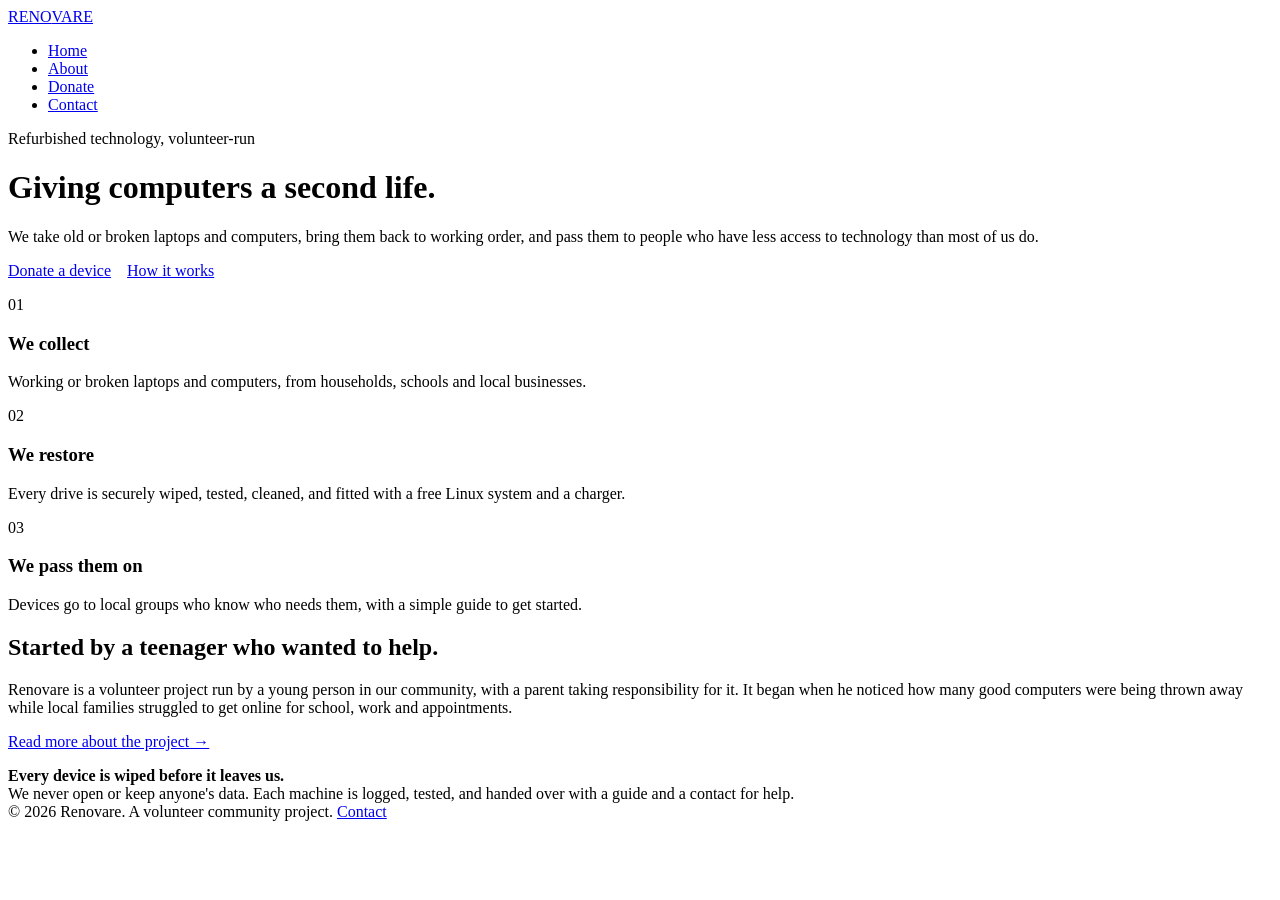
==== index.html @ dfe1efc2 "Add files via upload" ====
<!DOCTYPE html>
<html lang="en-GB">
<head>
  <meta charset="utf-8">
  <meta name="viewport" content="width=device-width, initial-scale=1">
  <title>Renovare | Giving computers a second life</title>
  <meta name="description" content="Renovare refurbishes donated laptops and computers and passes them to people who have less access to technology.">
  <link rel="stylesheet" href="css/style.css">
</head>
<body>
<header class="site">
  <div class="wrap">
    <a href="index.html" class="logo">RENO<span>VARE</span></a>
    <nav>
      <ul>
        <li><a href="index.html" aria-current="page">Home</a></li>
        <li><a href="about.html">About</a></li>
        <li><a href="donate.html">Donate</a></li>
        <li><a href="contact.html">Contact</a></li>
      </ul>
    </nav>
  </div>
</header>

<main>
  <div class="wrap hero">
    <p class="eyebrow">Refurbished technology, volunteer-run</p>
    <h1>Giving computers a second life.</h1>
    <p class="lead">We take old or broken laptops and computers, bring them back to working order, and pass them to people who have less access to technology than most of us do.</p>
    <div>
      <a href="donate.html" class="btn">Donate a device</a>
      <a href="about.html" class="btn ghost" style="margin-left:12px">How it works</a>
    </div>
  </div>

  <section>
    <div class="wrap">
      <div class="grid">
        <div class="card">
          <p class="step-num">01</p>
          <h3>We collect</h3>
          <p>Working or broken laptops and computers, from households, schools and local businesses.</p>
        </div>
        <div class="card">
          <p class="step-num">02</p>
          <h3>We restore</h3>
          <p>Every drive is securely wiped, tested, cleaned, and fitted with a free Linux system and a charger.</p>
        </div>
        <div class="card">
          <p class="step-num">03</p>
          <h3>We pass them on</h3>
          <p>Devices go to local groups who know who needs them, with a simple guide to get started.</p>
        </div>
      </div>
    </div>
  </section>

  <section>
    <div class="wrap split">
      <div>
        <h2>Started by a teenager who wanted to help.</h2>
        <p>Renovare is a volunteer project run by a young person in our community, with a parent taking responsibility for it. It began when he noticed how many good computers were being thrown away while local families struggled to get online for school, work and appointments.</p>
        <p style="margin-top:16px"><a href="about.html">Read more about the project →</a></p>
      </div>
      <div class="note">
        <strong>Every device is wiped before it leaves us.</strong><br>
        We never open or keep anyone's data. Each machine is logged, tested, and handed over with a guide and a contact for help.
      </div>
    </div>
  </section>
</main>

<footer class="site">
  <div class="wrap">
    <span>&copy; 2026 Renovare. A volunteer community project.</span>
    <span><a href="contact.html">Contact</a></span>
  </div>
</footer>
</body>
</html>
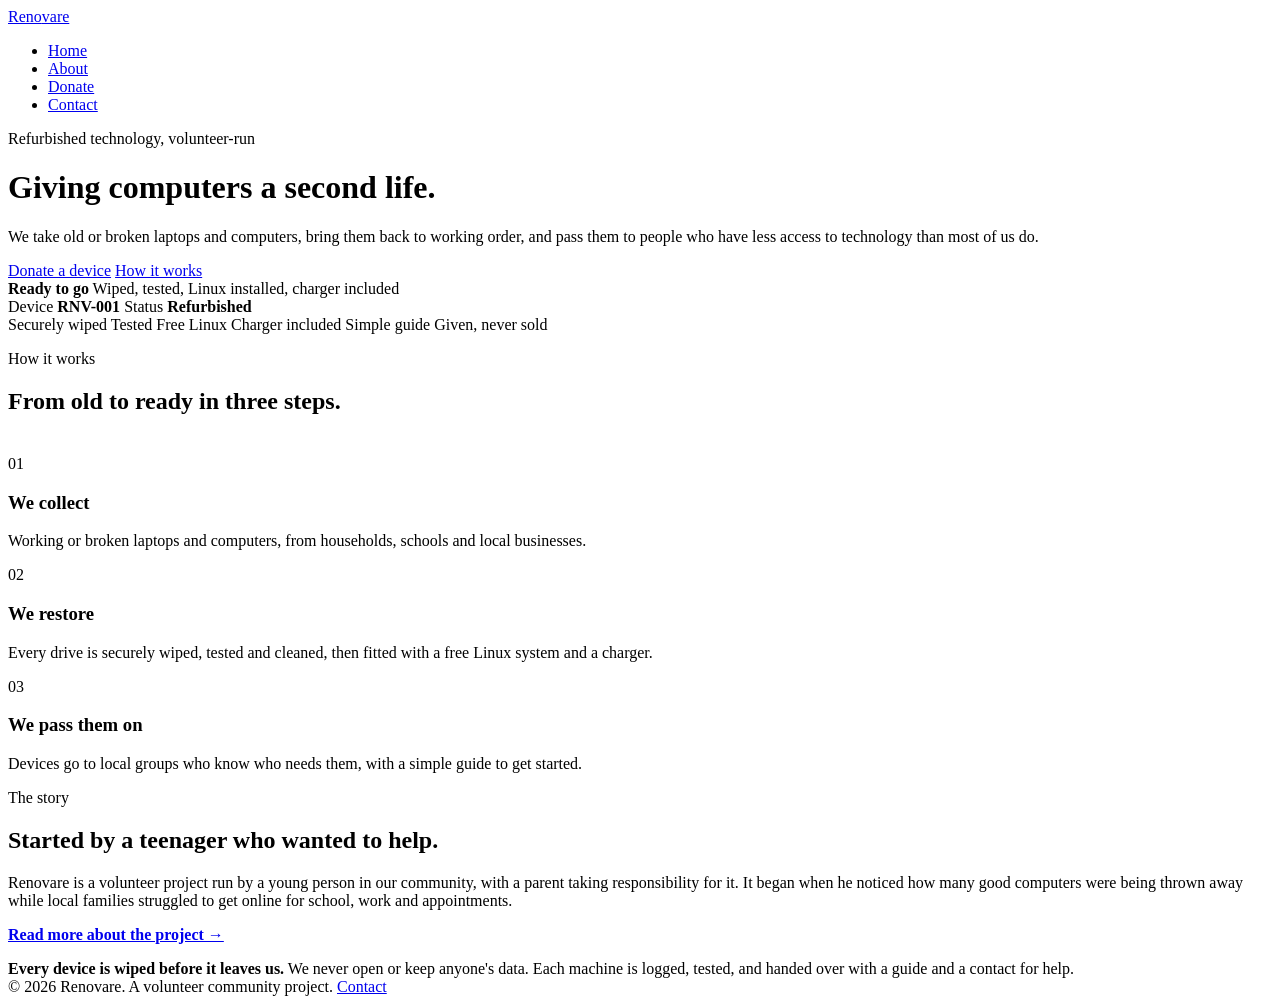
==== commit 25e3b63e: "Add files via upload" ====
--- a/index.html
+++ b/index.html
@@ -10,7 +10,7 @@
 <body>
 <header class="site">
   <div class="wrap">
-    <a href="index.html" class="logo">RENO<span>VARE</span></a>
+    <a href="index.html" class="logo">Reno<span>vare</span></a>
     <nav>
       <ul>
         <li><a href="index.html" aria-current="page">Home</a></li>
@@ -24,18 +24,45 @@
 
 <main>
   <div class="wrap hero">
-    <p class="eyebrow">Refurbished technology, volunteer-run</p>
-    <h1>Giving computers a second life.</h1>
-    <p class="lead">We take old or broken laptops and computers, bring them back to working order, and pass them to people who have less access to technology than most of us do.</p>
-    <div>
-      <a href="donate.html" class="btn">Donate a device</a>
-      <a href="about.html" class="btn ghost" style="margin-left:12px">How it works</a>
+    <div class="hero-grid">
+      <div>
+        <p class="eyebrow">Refurbished technology, volunteer-run</p>
+        <h1>Giving computers a second life.</h1>
+        <p class="lead">We take old or broken laptops and computers, bring them back to working order, and pass them to people who have less access to technology than most of us do.</p>
+        <div class="btn-row">
+          <a href="donate.html" class="btn">Donate a device</a>
+          <a href="about.html" class="btn ghost">How it works</a>
+        </div>
+      </div>
+
+      <div class="device" aria-hidden="true">
+        <div class="device-screen">
+          <strong>Ready to go</strong>
+          <span>Wiped, tested, Linux installed, charger included</span>
+        </div>
+        <div class="device-base"></div>
+        <div class="device-meta">
+          <span>Device <b>RNV-001</b></span>
+          <span>Status <b>Refurbished</b></span>
+        </div>
+      </div>
+    </div>
+
+    <div class="chips">
+      <span class="on">Securely wiped</span>
+      <span class="on">Tested</span>
+      <span>Free Linux</span>
+      <span>Charger included</span>
+      <span>Simple guide</span>
+      <span>Given, never sold</span>
     </div>
   </div>
 
   <section>
     <div class="wrap">
-      <div class="grid">
+      <p class="eyebrow">How it works</p>
+      <h2>From old to ready in three steps.</h2>
+      <div class="grid" style="margin-top:40px">
         <div class="card">
           <p class="step-num">01</p>
           <h3>We collect</h3>
@@ -44,7 +71,7 @@
         <div class="card">
           <p class="step-num">02</p>
           <h3>We restore</h3>
-          <p>Every drive is securely wiped, tested, cleaned, and fitted with a free Linux system and a charger.</p>
+          <p>Every drive is securely wiped, tested and cleaned, then fitted with a free Linux system and a charger.</p>
         </div>
         <div class="card">
           <p class="step-num">03</p>
@@ -58,12 +85,13 @@
   <section>
     <div class="wrap split">
       <div>
+        <p class="eyebrow">The story</p>
         <h2>Started by a teenager who wanted to help.</h2>
         <p>Renovare is a volunteer project run by a young person in our community, with a parent taking responsibility for it. It began when he noticed how many good computers were being thrown away while local families struggled to get online for school, work and appointments.</p>
-        <p style="margin-top:16px"><a href="about.html">Read more about the project →</a></p>
+        <p><a href="about.html"><strong>Read more about the project →</strong></a></p>
       </div>
       <div class="note">
-        <strong>Every device is wiped before it leaves us.</strong><br>
+        <strong>Every device is wiped before it leaves us.</strong>
         We never open or keep anyone's data. Each machine is logged, tested, and handed over with a guide and a contact for help.
       </div>
     </div>
@@ -73,7 +101,7 @@
 <footer class="site">
   <div class="wrap">
     <span>&copy; 2026 Renovare. A volunteer community project.</span>
-    <span><a href="contact.html">Contact</a></span>
+    <a href="contact.html">Contact</a>
   </div>
 </footer>
 </body>
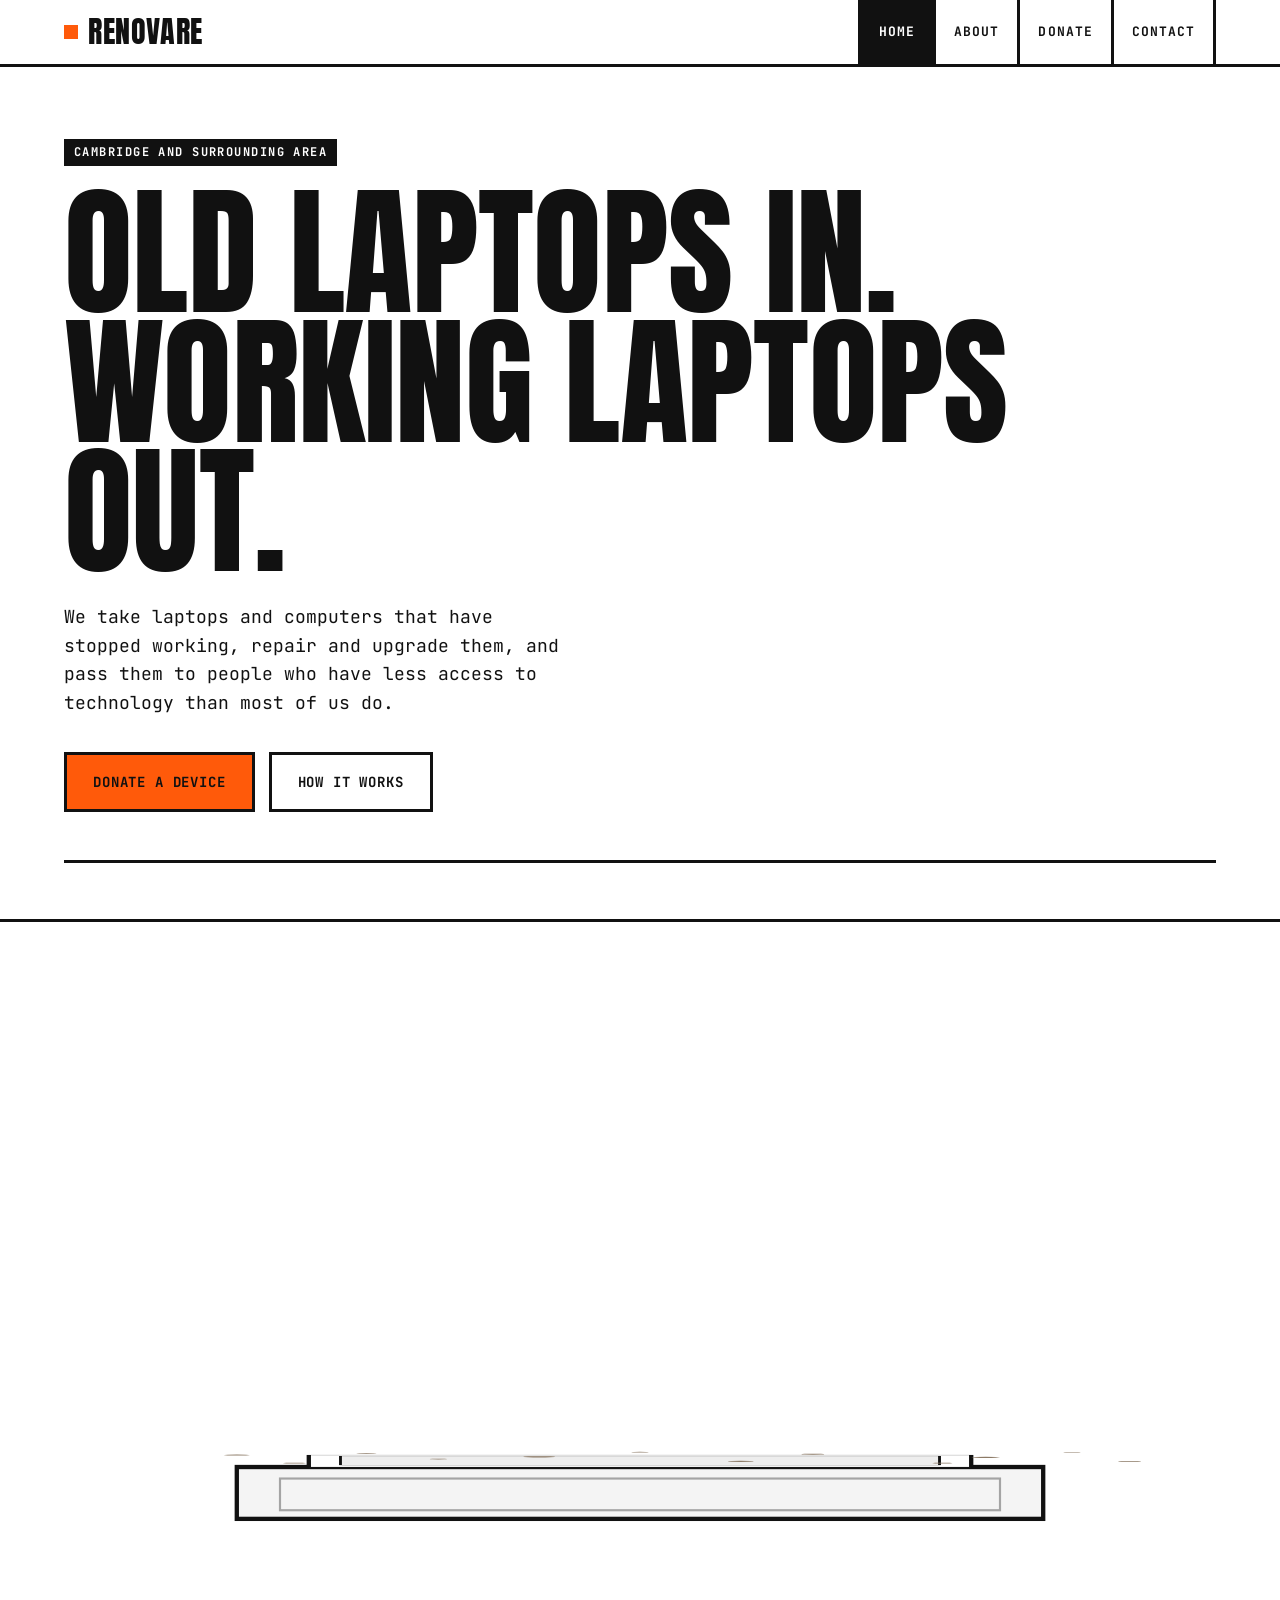
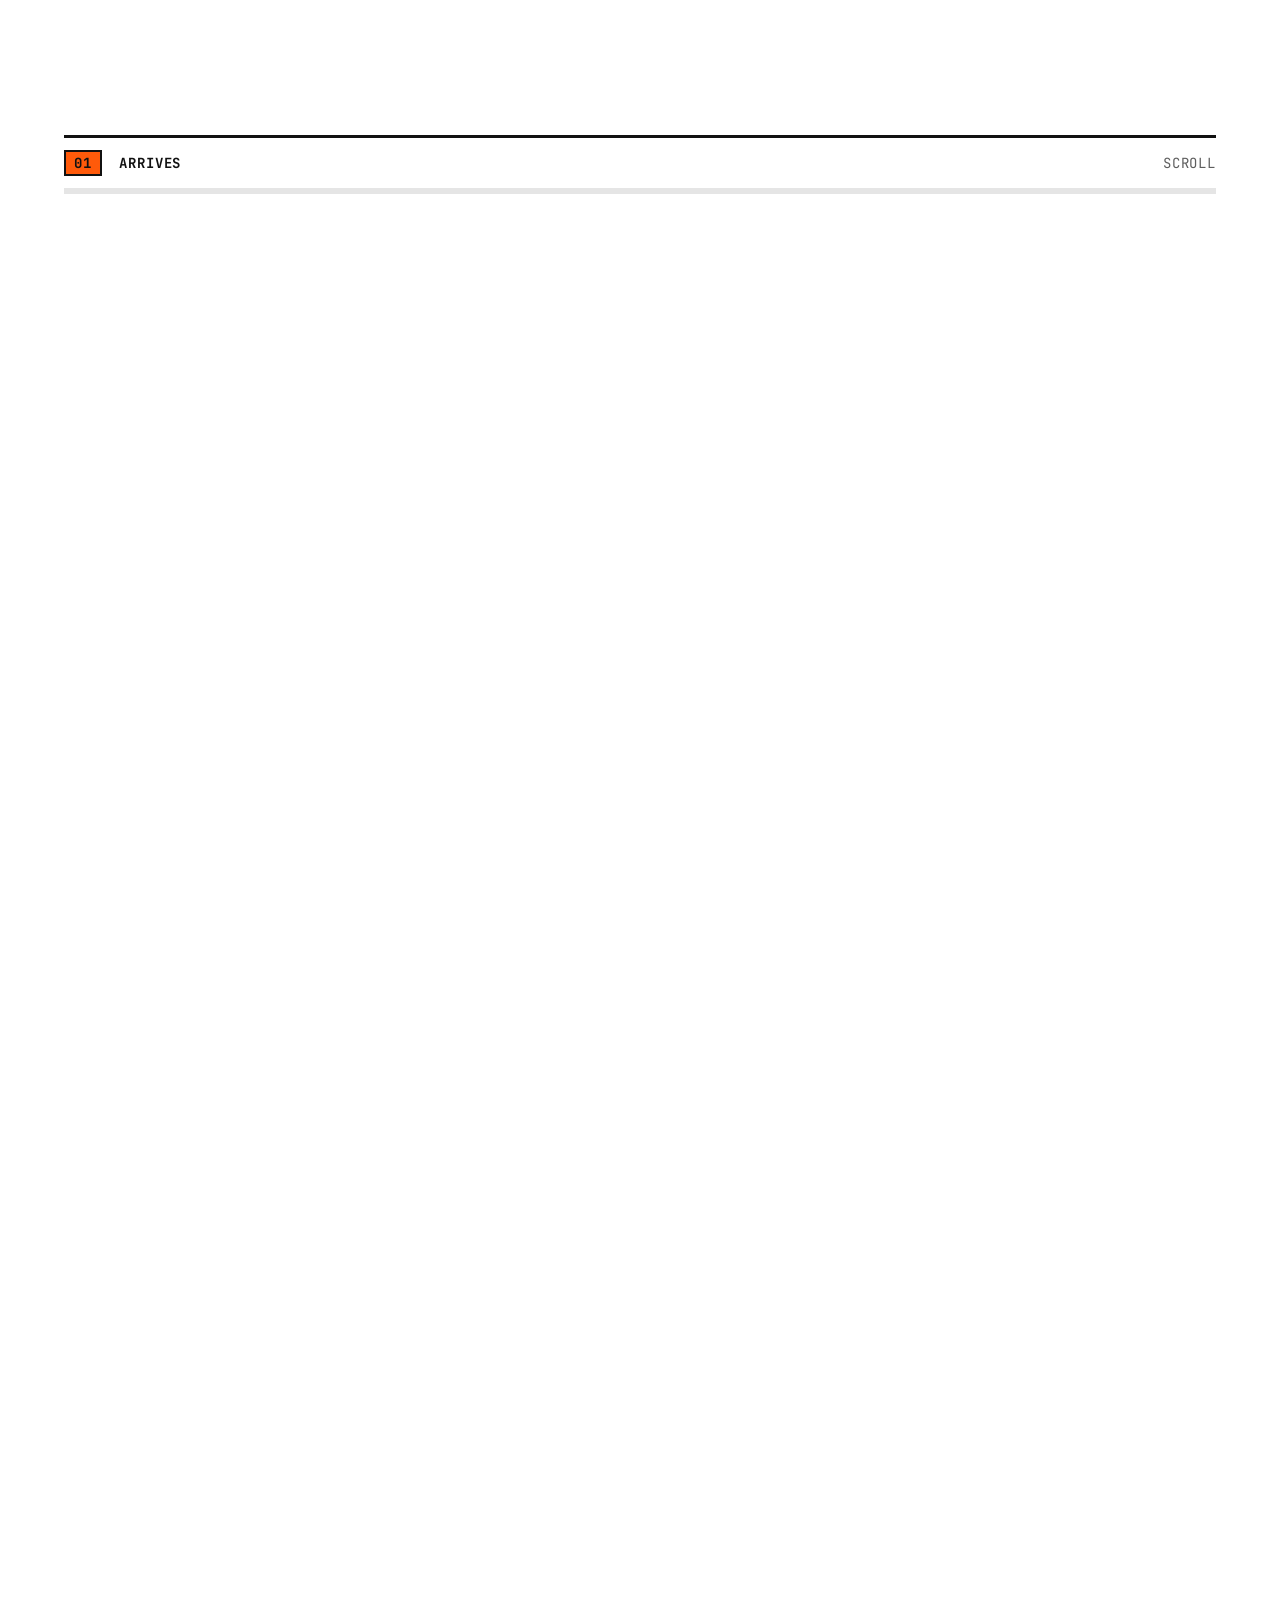
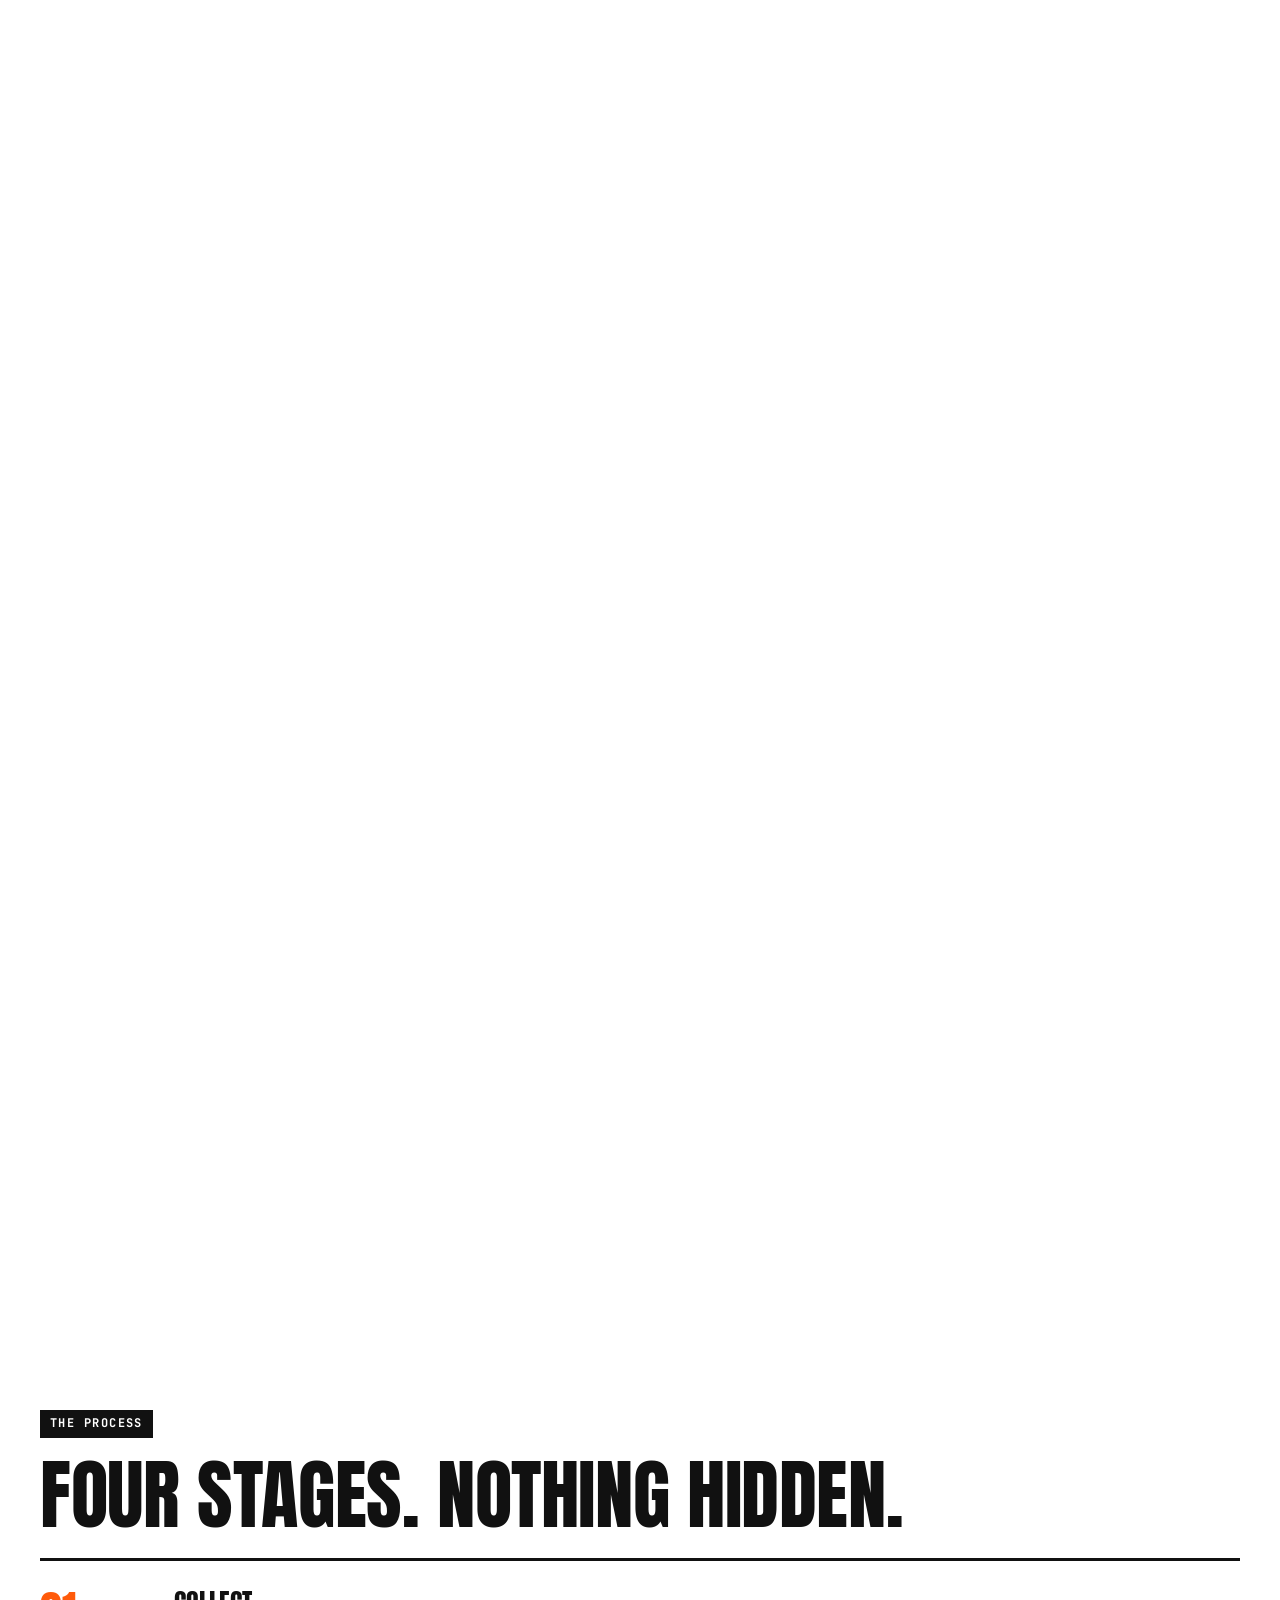
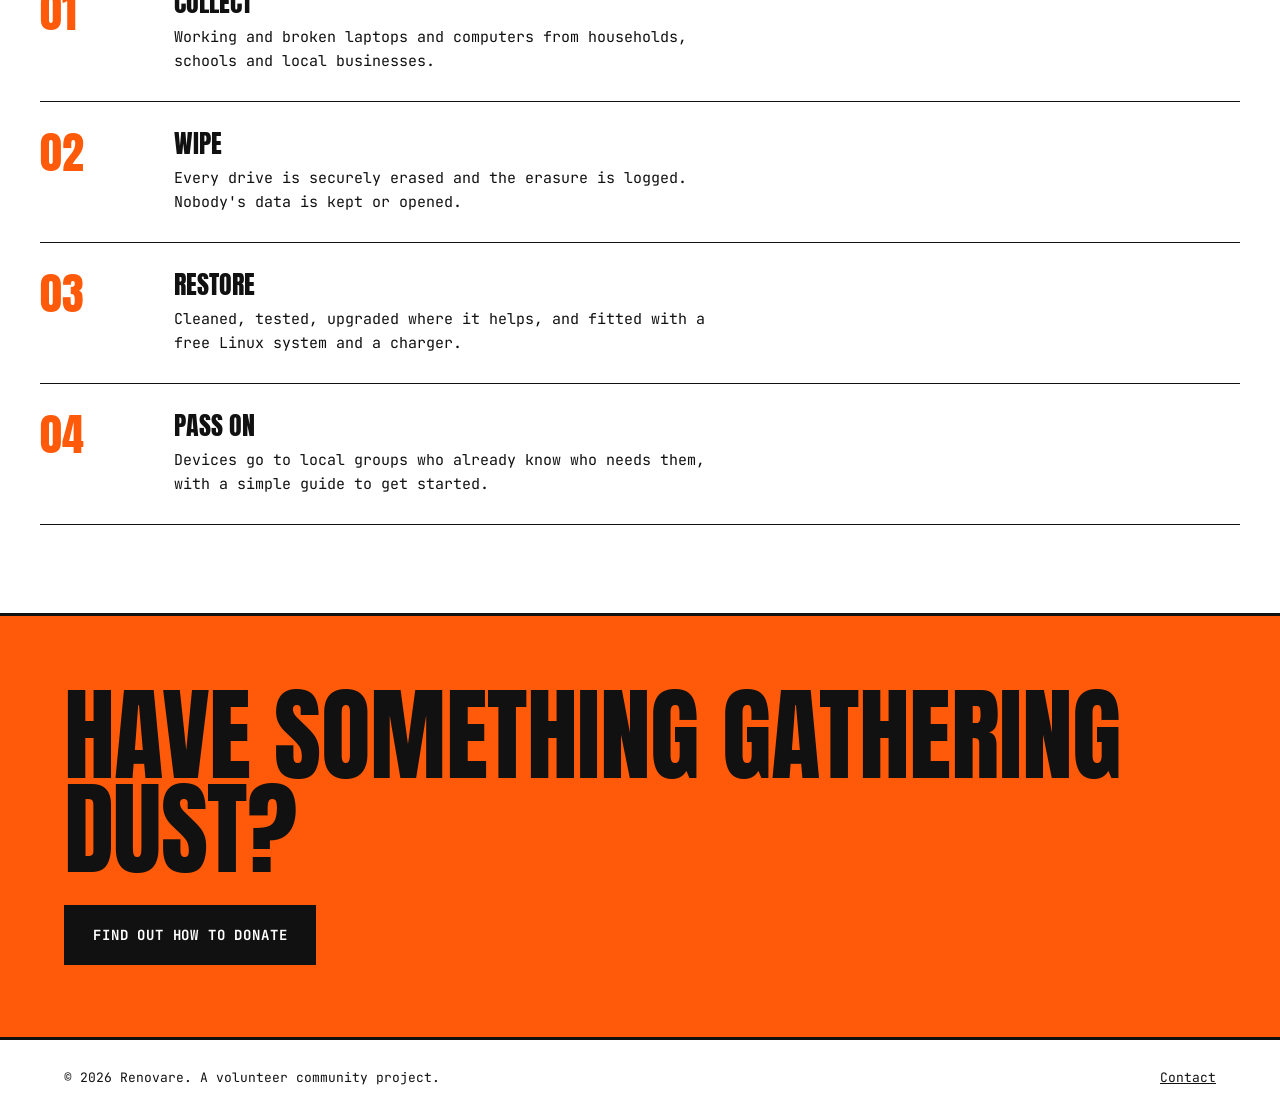
==== commit 8533fe89: "Add files via upload" ====
--- a/index.html
+++ b/index.html
@@ -3,14 +3,17 @@
 <head>
   <meta charset="utf-8">
   <meta name="viewport" content="width=device-width, initial-scale=1">
-  <title>Renovare | Giving computers a second life</title>
-  <meta name="description" content="Renovare refurbishes donated laptops and computers and passes them to people who have less access to technology.">
+  <title>Renovare | Old laptops in, working laptops out</title>
+  <meta name="description" content="Renovare refurbishes donated laptops and computers in Cambridge and passes them to people who have less access to technology.">
+  <link rel="preconnect" href="https://fonts.googleapis.com">
+  <link rel="preconnect" href="https://fonts.gstatic.com" crossorigin>
+  <link href="https://fonts.googleapis.com/css2?family=Anton&family=JetBrains+Mono:wght@400;700&display=swap" rel="stylesheet">
   <link rel="stylesheet" href="css/style.css">
 </head>
 <body>
 <header class="site">
   <div class="wrap">
-    <a href="index.html" class="logo">Reno<span>vare</span></a>
+    <a href="index.html" class="logo"><i></i>Renovare</a>
     <nav>
       <ul>
         <li><a href="index.html" aria-current="page">Home</a></li>
@@ -23,76 +26,49 @@
 </header>
 
 <main>
-  <div class="wrap hero">
-    <div class="hero-grid">
-      <div>
-        <p class="eyebrow">Refurbished technology, volunteer-run</p>
-        <h1>Giving computers a second life.</h1>
-        <p class="lead">We take old or broken laptops and computers, bring them back to working order, and pass them to people who have less access to technology than most of us do.</p>
-        <div class="btn-row">
-          <a href="donate.html" class="btn">Donate a device</a>
-          <a href="about.html" class="btn ghost">How it works</a>
-        </div>
+  <div class="hero">
+    <div class="wrap">
+      <span class="kicker">Cambridge and surrounding area</span>
+      <h1 class="display">Old laptops in.<br>Working laptops out.</h1>
+      <p class="lead">We take laptops and computers that have stopped working, repair and upgrade them, and pass them to people who have less access to technology than most of us do.</p>
+      <div class="btn-row">
+        <a href="donate.html" class="btn">Donate a device</a>
+        <a href="about.html" class="btn line">How it works</a>
       </div>
-
-      <div class="device" aria-hidden="true">
-        <div class="device-screen">
-          <strong>Ready to go</strong>
-          <span>Wiped, tested, Linux installed, charger included</span>
-        </div>
-        <div class="device-base"></div>
-        <div class="device-meta">
-          <span>Device <b>RNV-001</b></span>
-          <span>Status <b>Refurbished</b></span>
-        </div>
-      </div>
-    </div>
-
-    <div class="chips">
-      <span class="on">Securely wiped</span>
-      <span class="on">Tested</span>
-      <span>Free Linux</span>
-      <span>Charger included</span>
-      <span>Simple guide</span>
-      <span>Given, never sold</span>
+      <div class="rule"></div>
     </div>
   </div>
 
-  <section>
-    <div class="wrap">
-      <p class="eyebrow">How it works</p>
-      <h2>From old to ready in three steps.</h2>
-      <div class="grid" style="margin-top:40px">
-        <div class="card">
-          <p class="step-num">01</p>
-          <h3>We collect</h3>
-          <p>Working or broken laptops and computers, from households, schools and local businesses.</p>
-        </div>
-        <div class="card">
-          <p class="step-num">02</p>
-          <h3>We restore</h3>
-          <p>Every drive is securely wiped, tested and cleaned, then fitted with a free Linux system and a charger.</p>
-        </div>
-        <div class="card">
-          <p class="step-num">03</p>
-          <h3>We pass them on</h3>
-          <p>Devices go to local groups who know who needs them, with a simple guide to get started.</p>
+  <section class="film" id="film" aria-label="Refurbishment sequence">
+    <div class="stage">
+      <div class="wrap" style="height:100%;display:flex;flex-direction:column">
+        <svg class="stage-svg" id="laptop" viewBox="0 0 800 460" role="img" aria-label="Animation of a laptop being cleaned, upgraded and reassembled"></svg>
+        <div>
+          <div class="caption"><span><span class="num" id="cnum">01</span>&nbsp; <span id="ctext">Arrives</span></span><span class="muted" style="font-weight:400">Scroll</span></div>
+          <div class="progress"><i id="bar"></i></div>
         </div>
       </div>
     </div>
   </section>
 
-  <section>
-    <div class="wrap split">
-      <div>
-        <p class="eyebrow">The story</p>
-        <h2>Started by a teenager who wanted to help.</h2>
-        <p>Renovare is a volunteer project run by a young person in our community, with a parent taking responsibility for it. It began when he noticed how many good computers were being thrown away while local families struggled to get online for school, work and appointments.</p>
-        <p><a href="about.html"><strong>Read more about the project →</strong></a></p>
+  <section class="block">
+    <div class="wrap pad">
+      <span class="kicker">The process</span>
+      <h2 class="display">Four stages. Nothing hidden.</h2>
+      <div class="rows">
+        <div class="row"><div class="n">01</div><div><h3>Collect</h3><p>Working and broken laptops and computers from households, schools and local businesses.</p></div></div>
+        <div class="row"><div class="n">02</div><div><h3>Wipe</h3><p>Every drive is securely erased and the erasure is logged. Nobody's data is kept or opened.</p></div></div>
+        <div class="row"><div class="n">03</div><div><h3>Restore</h3><p>Cleaned, tested, upgraded where it helps, and fitted with a free Linux system and a charger.</p></div></div>
+        <div class="row"><div class="n">04</div><div><h3>Pass on</h3><p>Devices go to local groups who already know who needs them, with a simple guide to get started.</p></div></div>
       </div>
-      <div class="note">
-        <strong>Every device is wiped before it leaves us.</strong>
-        We never open or keep anyone's data. Each machine is logged, tested, and handed over with a guide and a contact for help.
+    </div>
+  </section>
+
+  <section class="band">
+    <div class="wrap">
+      <h2 class="display">Have something gathering dust?</h2>
+      <div class="btn-row" style="margin-top:28px">
+        <a href="donate.html" class="btn" style="background:var(--ink);color:var(--paper)">Find out how to donate</a>
       </div>
     </div>
   </section>
@@ -104,5 +80,98 @@
     <a href="contact.html">Contact</a>
   </div>
 </footer>
+
+<script>
+(function () {
+  const CAPTIONS = [
+    "Arrives", "Dust and dents", "Untested", "Stored too long", "Lid opens",
+    "Panel off", "Board exposed", "Wiping", "Wiping", "Clean",
+    "Clean", "Old drive out", "Bay empty", "Bay empty", "SSD in",
+    "Memory fitted", "Lid closes", "Reassembled", "Powers on", "Ready"
+  ];
+  const DIRT = [[120,110,9],[210,80,7],[330,140,11],[520,95,8],[640,150,10],[700,70,6],[160,250,8],[470,220,9],[610,250,7],[260,180,6],[740,220,8],[400,60,6]];
+  const svg = document.getElementById("laptop");
+  const film = document.getElementById("film");
+  const bar = document.getElementById("bar");
+  const cnum = document.getElementById("cnum");
+  const ctext = document.getElementById("ctext");
+  const reduce = window.matchMedia("(prefers-reduced-motion: reduce)").matches;
+
+  function state(i) {
+    const s = { open: 0, dirty: 1, drive: "old", ram: "old", on: false, stamp: false };
+    if (i === 3) s.dirty = 0.6;
+    if (i >= 4 && i <= 7) s.open = (i - 3) / 4;
+    if (i >= 4) s.dirty = Math.min(s.dirty, 0.6);
+    if (i >= 8) s.open = 1;
+    if (i >= 8 && i <= 10) s.dirty = (11 - i) * 0.2;
+    if (i >= 11) s.dirty = 0;
+    if (i >= 12 && i <= 13) s.drive = "none";
+    if (i >= 14) s.drive = "new";
+    if (i >= 15) s.ram = "new";
+    if (i === 16) s.open = 0.5;
+    if (i >= 17) s.open = 0;
+    if (i >= 18) s.on = true;
+    if (i === 19) s.stamp = true;
+    return s;
+  }
+
+  function draw(s) {
+    const o = Math.max(0.04, s.open);
+    const screen = s.on ? "#FFD2B8" : "#EDEDED";
+    const dirt = DIRT.map(([x, y, r]) =>
+      `<circle cx="${x}" cy="${y}" r="${r}" fill="#8C7A66" opacity="${s.dirty}"/>`).join("");
+
+    let drive = "";
+    if (s.drive === "old") drive = `<rect x="262" y="332" width="70" height="12" fill="#9A9A9A" stroke="#111" stroke-width="2"/>`;
+    if (s.drive === "none") drive = `<rect x="262" y="332" width="70" height="12" fill="none" stroke="#111" stroke-dasharray="4 4" stroke-width="2"/>`;
+    if (s.drive === "new") drive = `<rect x="262" y="332" width="70" height="12" fill="#FF5A0A" stroke="#111" stroke-width="2"/><text x="297" y="342" font-size="8" font-family="JetBrains Mono" font-weight="700" text-anchor="middle" fill="#111">SSD</text>`;
+
+    let ram = "";
+    if (s.ram === "old") ram = `<rect x="380" y="332" width="46" height="12" fill="#7A7A7A" stroke="#111" stroke-width="2"/>`;
+    if (s.ram === "new") ram = `<rect x="380" y="332" width="46" height="12" fill="#FF5A0A" stroke="#111" stroke-width="2"/><rect x="432" y="332" width="46" height="12" fill="#FF5A0A" stroke="#111" stroke-width="2"/>`;
+
+    return `
+      <rect x="120" y="318" width="560" height="36" fill="#F4F4F4" stroke="#111" stroke-width="3"/>
+      <rect x="150" y="326" width="500" height="22" fill="none" stroke="#111" stroke-width="1.5" opacity="0.35"/>
+      <g opacity="${Math.min(1, s.open * 1.4)}">${drive}${ram}</g>
+      <g transform="translate(0 318) scale(1 ${o}) translate(0 -318)">
+        <rect x="170" y="110" width="460" height="208" fill="#FFFFFF" stroke="#111" stroke-width="3"/>
+        <rect x="192" y="132" width="416" height="164" fill="${screen}" stroke="#111" stroke-width="2"/>
+        ${s.on ? `<text x="400" y="218" font-family="Anton" font-size="46" text-anchor="middle" fill="#111">RENOVARE</text>
+                  <rect x="330" y="236" width="140" height="8" fill="#FF5A0A"/>` : ""}
+        ${dirt}
+      </g>
+      ${s.stamp ? `<g transform="rotate(-6 640 160)"><rect x="560" y="120" width="150" height="56" fill="#FF5A0A" stroke="#111" stroke-width="4"/><text x="635" y="158" font-family="Anton" font-size="34" text-anchor="middle" fill="#111">READY</text></g>` : ""}
+    `;
+  }
+
+  function render(i) {
+    svg.innerHTML = draw(state(i));
+    cnum.textContent = String(i + 1).padStart(2, "0");
+    ctext.textContent = CAPTIONS[i];
+  }
+
+  if (reduce) {
+    film.style.height = "auto";
+    film.querySelector(".stage").style.height = "auto";
+    render(19);
+    bar.style.width = "100%";
+  } else {
+    let last = -1;
+    function onScroll() {
+      const r = film.getBoundingClientRect();
+      const total = film.offsetHeight - window.innerHeight;
+      const p = Math.min(1, Math.max(0, -r.top / total));
+      const i = Math.min(19, Math.floor(p * 20));
+      bar.style.width = (p * 100).toFixed(1) + "%";
+      if (i !== last) { render(i); last = i; }
+    }
+    window.addEventListener("scroll", onScroll, { passive: true });
+    window.addEventListener("resize", onScroll);
+    render(0);
+    onScroll();
+  }
+})();
+</script>
 </body>
 </html>
--- a/css/style.css
+++ b/css/style.css
@@ -0,0 +1,117 @@
+:root {
+  --paper: #FFFFFF;
+  --ink: #111111;
+  --mute: #5E5E5E;
+  --rule: #111111;
+  --hi: #FF5A0A;
+  --hi-ink: #111111;
+}
+* { box-sizing: border-box; margin: 0; padding: 0; }
+html { scroll-behavior: smooth; }
+body {
+  background: var(--paper); color: var(--ink);
+  font-family: "JetBrains Mono", ui-monospace, Menlo, Consolas, monospace;
+  font-size: 15px; line-height: 1.6;
+  -webkit-font-smoothing: antialiased;
+}
+a { color: var(--ink); }
+.wrap { max-width: 1200px; margin: 0 auto; padding: 0 24px; }
+
+/* Header: heavy rule, no soft shadows */
+header.site { border-bottom: 3px solid var(--rule); background: var(--paper); position: sticky; top: 0; z-index: 10; }
+header.site .wrap { display: flex; align-items: stretch; justify-content: space-between; height: 64px; }
+.logo {
+  font-family: "Anton", Impact, sans-serif; font-size: 30px; text-transform: uppercase;
+  letter-spacing: 0.02em; text-decoration: none; display: flex; align-items: center;
+}
+.logo i { display: inline-block; width: 14px; height: 14px; background: var(--hi); margin-right: 10px; }
+nav ul { list-style: none; display: flex; height: 100%; }
+nav li { display: flex; }
+nav a {
+  display: flex; align-items: center; padding: 0 18px; text-decoration: none;
+  text-transform: uppercase; font-size: 13px; letter-spacing: 0.08em; font-weight: 700;
+  border-left: 3px solid var(--rule);
+}
+nav a:hover, nav a[aria-current="page"] { background: var(--ink); color: var(--paper); }
+nav li:last-child a { border-right: 3px solid var(--rule); }
+
+/* Type */
+.display {
+  font-family: "Anton", Impact, sans-serif; text-transform: uppercase;
+  font-weight: 400; line-height: 0.92; letter-spacing: -0.005em;
+}
+h1.display { font-size: clamp(56px, 11vw, 150px); }
+h2.display { font-size: clamp(40px, 6vw, 84px); margin-bottom: 28px; }
+h3 { font-family: "Anton", Impact, sans-serif; font-weight: 400; font-size: 26px; text-transform: uppercase; line-height: 1; margin-bottom: 10px; }
+.kicker {
+  display: inline-block; background: var(--ink); color: var(--paper);
+  padding: 4px 10px; font-size: 12px; font-weight: 700; letter-spacing: 0.12em; text-transform: uppercase; margin-bottom: 22px;
+}
+p { max-width: 62ch; }
+p + p { margin-top: 14px; }
+.lead { font-size: 18px; max-width: 46ch; margin-top: 26px; }
+.muted { color: var(--mute); }
+
+/* Buttons */
+.btn {
+  display: inline-block; padding: 16px 26px; background: var(--hi); color: var(--hi-ink);
+  border: 3px solid var(--ink); text-decoration: none; font-weight: 700;
+  text-transform: uppercase; letter-spacing: 0.06em; font-size: 14px;
+}
+.btn:hover { background: var(--ink); color: var(--paper); }
+.btn.line { background: transparent; color: var(--ink); }
+.btn.line:hover { background: var(--ink); color: var(--paper); }
+.btn-row { display: flex; flex-wrap: wrap; gap: 14px; margin-top: 34px; }
+
+/* Hero */
+.hero { padding: 72px 0 56px; border-bottom: 3px solid var(--rule); }
+.hero .rule { height: 3px; background: var(--rule); margin-top: 48px; }
+
+/* Scroll film */
+.film { height: 400vh; position: relative; }
+.stage { position: sticky; top: 0; height: 100vh; display: grid; grid-template-rows: 1fr auto; padding: 24px 0 28px; }
+.stage-svg { width: 100%; height: 100%; min-height: 0; }
+.caption { display: flex; justify-content: space-between; align-items: center; border-top: 3px solid var(--rule); padding-top: 14px; font-size: 14px; font-weight: 700; text-transform: uppercase; letter-spacing: 0.06em; }
+.caption .num { background: var(--hi); padding: 2px 8px; border: 2px solid var(--ink); }
+.progress { height: 6px; background: #E5E5E5; margin-top: 14px; }
+.progress i { display: block; height: 100%; width: 0; background: var(--hi); }
+
+/* Blocks */
+section.block { border-bottom: 3px solid var(--rule); }
+.pad { padding: 88px 0; }
+.rows { border-top: 3px solid var(--rule); }
+.row { display: grid; grid-template-columns: 110px 1fr; gap: 24px; padding: 28px 0; border-bottom: 1px solid var(--rule); }
+.row .n { font-family: "Anton", Impact, sans-serif; font-size: 44px; line-height: 1; color: var(--hi); }
+@media (max-width: 640px) { .row { grid-template-columns: 1fr; gap: 6px; } }
+
+.band { background: var(--hi); color: var(--ink); padding: 72px 0; border-bottom: 3px solid var(--rule); }
+.band .display { font-size: clamp(44px, 8vw, 110px); }
+
+.two { display: grid; gap: 48px; grid-template-columns: 1fr; }
+@media (min-width: 860px) { .two { grid-template-columns: 1fr 1fr; } }
+
+.box { border: 3px solid var(--ink); padding: 28px; }
+.box.hi { background: var(--hi); }
+.tag { display: inline-block; border: 2px solid var(--ink); padding: 2px 8px; font-size: 12px; font-weight: 700; text-transform: uppercase; margin: 0 6px 6px 0; }
+.placeholder { background: var(--hi); padding: 0 6px; font-weight: 700; }
+
+/* Forms */
+form.contact { display: grid; gap: 20px; max-width: 560px; }
+form.contact label { display: grid; gap: 8px; font-size: 13px; font-weight: 700; text-transform: uppercase; letter-spacing: 0.06em; }
+form.contact input, form.contact textarea {
+  font: inherit; font-size: 15px; padding: 14px; background: var(--paper); color: var(--ink);
+  border: 3px solid var(--ink); border-radius: 0;
+}
+form.contact input:focus, form.contact textarea:focus { outline: none; background: #FFF1E8; }
+form.contact textarea { min-height: 150px; resize: vertical; }
+
+/* Footer */
+footer.site { padding: 28px 0; font-size: 13px; }
+footer.site .wrap { display: flex; justify-content: space-between; flex-wrap: wrap; gap: 12px; }
+
+@media (max-width: 640px) {
+  nav a { padding: 0 10px; font-size: 11px; }
+  .logo { font-size: 24px; }
+  .pad { padding: 56px 0; }
+}
+@media (prefers-reduced-motion: reduce) { html { scroll-behavior: auto; } }
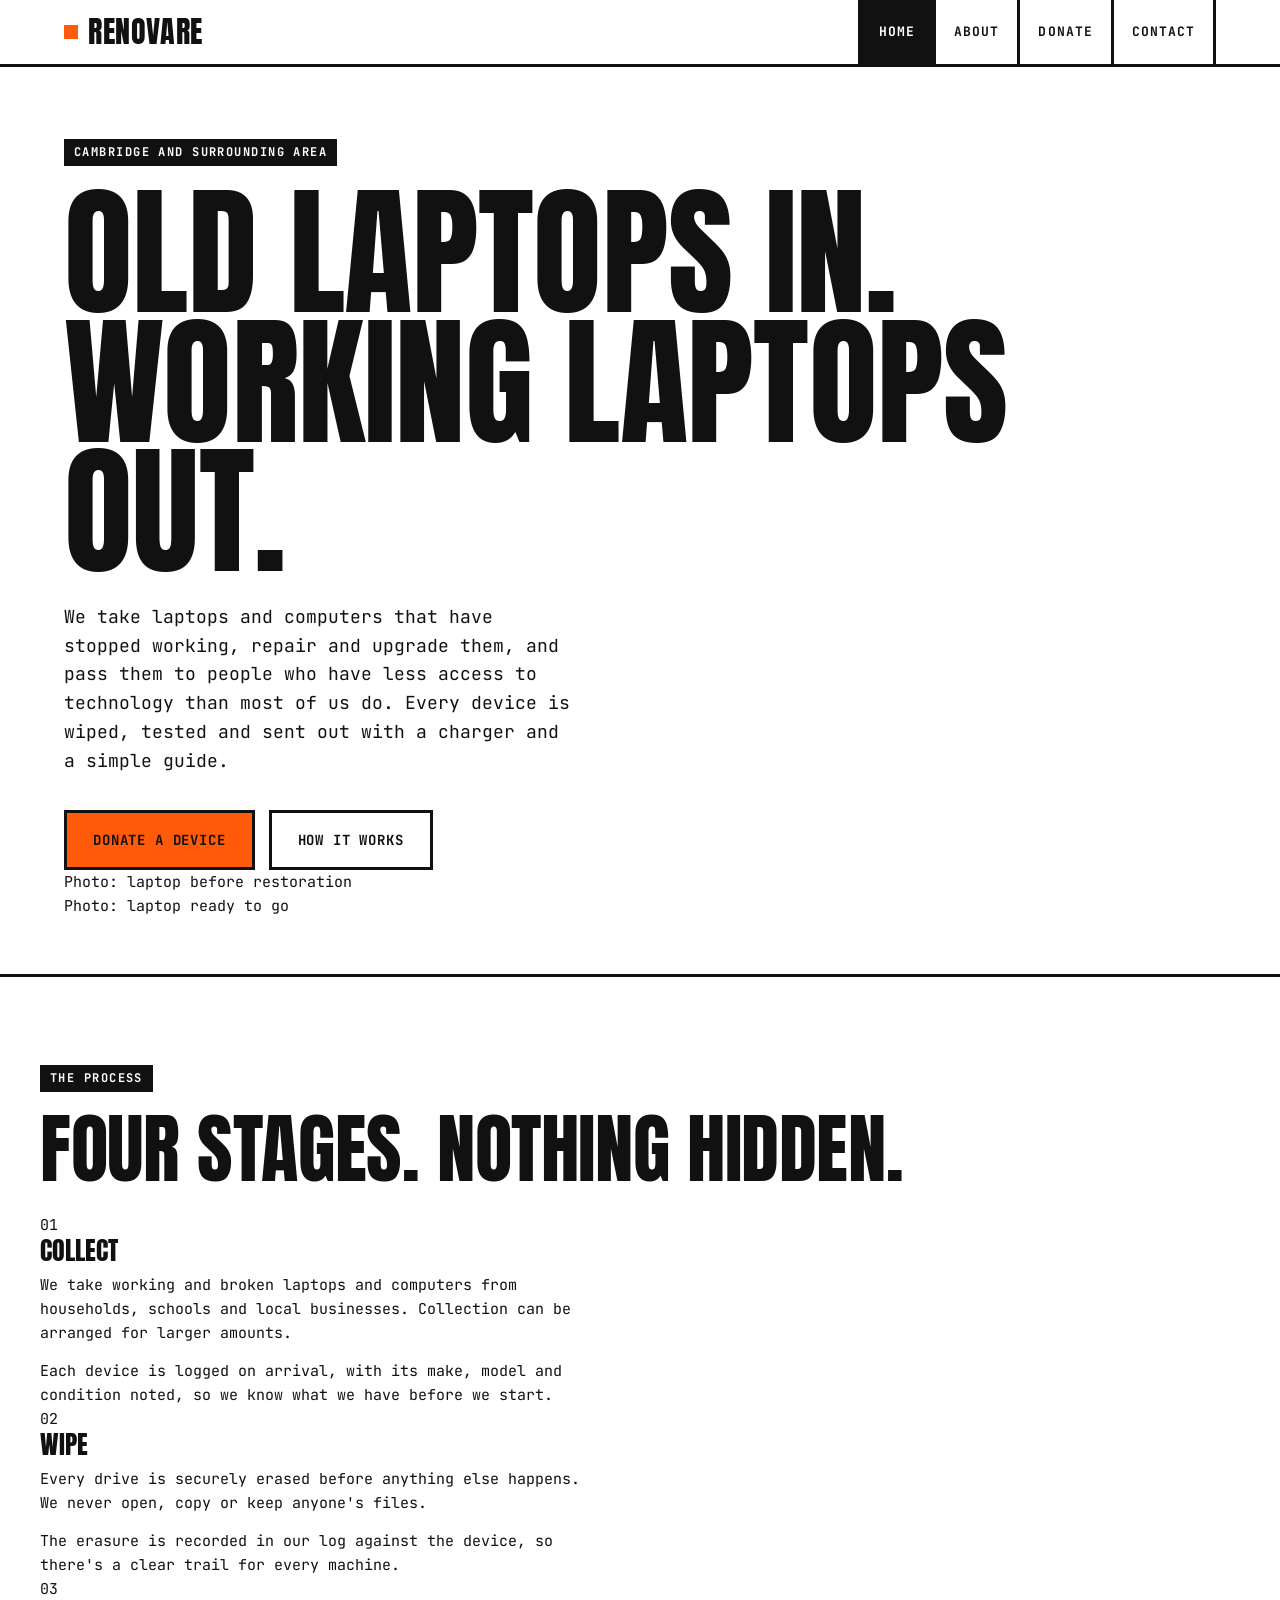
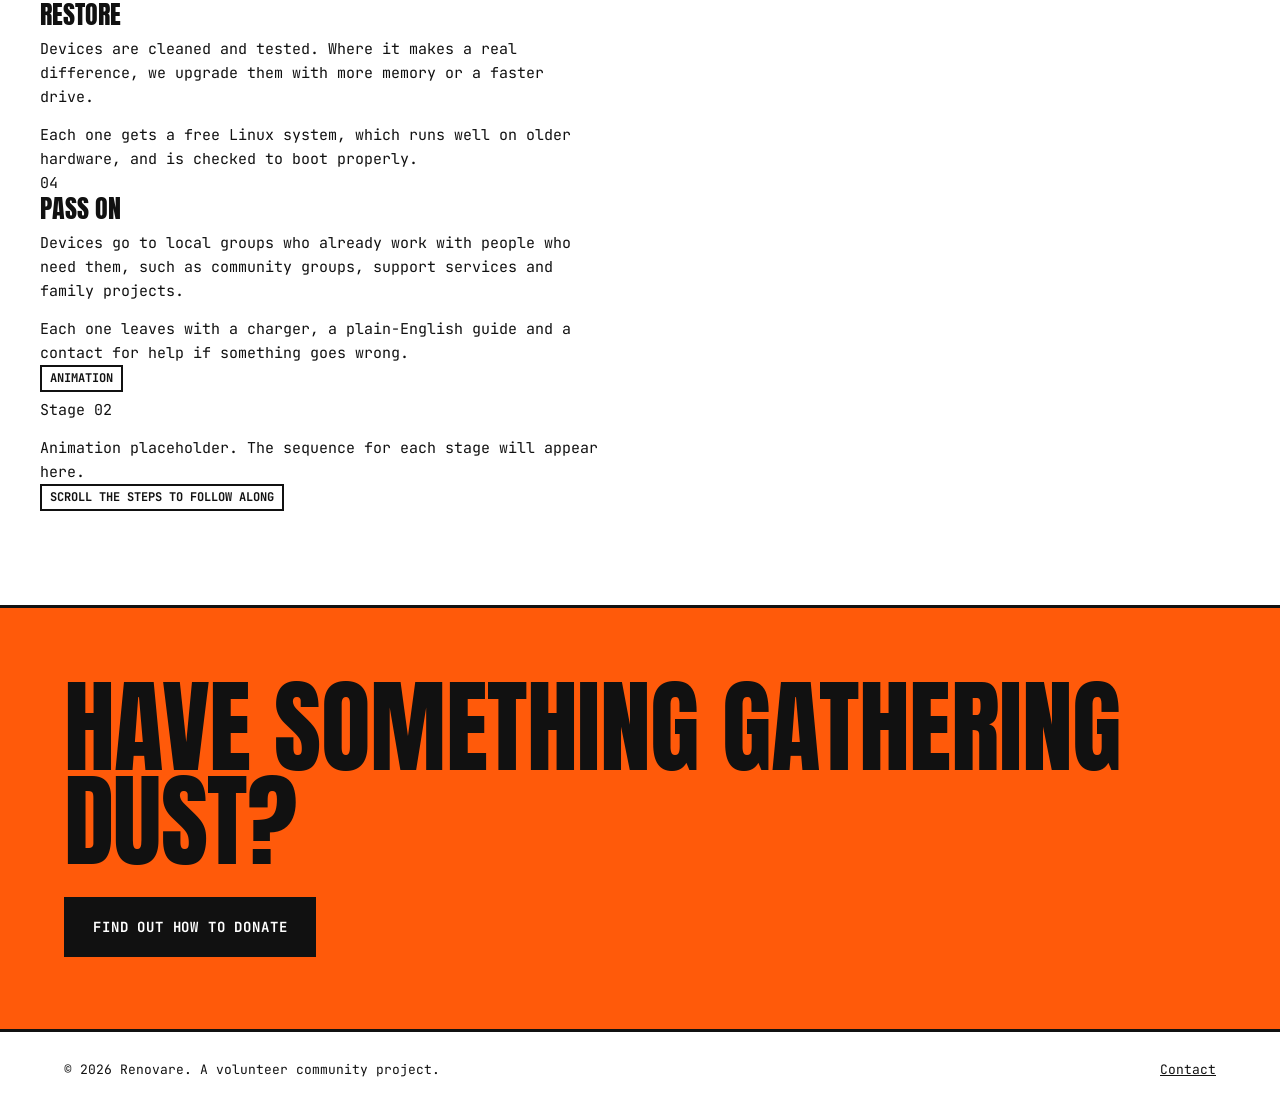
==== commit e9b7c332: "Add files via upload" ====
--- a/index.html
+++ b/index.html
@@ -30,36 +30,57 @@
     <div class="wrap">
       <span class="kicker">Cambridge and surrounding area</span>
       <h1 class="display">Old laptops in.<br>Working laptops out.</h1>
-      <p class="lead">We take laptops and computers that have stopped working, repair and upgrade them, and pass them to people who have less access to technology than most of us do.</p>
+      <p class="lead">We take laptops and computers that have stopped working, repair and upgrade them, and pass them to people who have less access to technology than most of us do. Every device is wiped, tested and sent out with a charger and a simple guide.</p>
       <div class="btn-row">
         <a href="donate.html" class="btn">Donate a device</a>
         <a href="about.html" class="btn line">How it works</a>
       </div>
-      <div class="rule"></div>
+      <div class="photo-row">
+        <div class="photo-slot">Photo: laptop before restoration</div>
+        <div class="photo-slot">Photo: laptop ready to go</div>
+      </div>
     </div>
   </div>
-
-  <section class="film" id="film" aria-label="Refurbishment sequence">
-    <div class="stage">
-      <div class="wrap" style="height:100%;display:flex;flex-direction:column">
-        <svg class="stage-svg" id="laptop" viewBox="0 0 800 460" role="img" aria-label="Animation of a laptop being cleaned, upgraded and reassembled"></svg>
-        <div>
-          <div class="caption"><span><span class="num" id="cnum">01</span>&nbsp; <span id="ctext">Arrives</span></span><span class="muted" style="font-weight:400">Scroll</span></div>
-          <div class="progress"><i id="bar"></i></div>
-        </div>
-      </div>
-    </div>
-  </section>
 
   <section class="block">
     <div class="wrap pad">
       <span class="kicker">The process</span>
       <h2 class="display">Four stages. Nothing hidden.</h2>
-      <div class="rows">
-        <div class="row"><div class="n">01</div><div><h3>Collect</h3><p>Working and broken laptops and computers from households, schools and local businesses.</p></div></div>
-        <div class="row"><div class="n">02</div><div><h3>Wipe</h3><p>Every drive is securely erased and the erasure is logged. Nobody's data is kept or opened.</p></div></div>
-        <div class="row"><div class="n">03</div><div><h3>Restore</h3><p>Cleaned, tested, upgraded where it helps, and fitted with a free Linux system and a charger.</p></div></div>
-        <div class="row"><div class="n">04</div><div><h3>Pass on</h3><p>Devices go to local groups who already know who needs them, with a simple guide to get started.</p></div></div>
+      <div class="process-grid">
+        <div class="steps">
+          <div class="step" data-stage="1">
+            <span class="step-n">01</span>
+            <h3>Collect</h3>
+            <p>We take working and broken laptops and computers from households, schools and local businesses. Collection can be arranged for larger amounts.</p>
+            <p>Each device is logged on arrival, with its make, model and condition noted, so we know what we have before we start.</p>
+          </div>
+          <div class="step" data-stage="2">
+            <span class="step-n">02</span>
+            <h3>Wipe</h3>
+            <p>Every drive is securely erased before anything else happens. We never open, copy or keep anyone's files.</p>
+            <p>The erasure is recorded in our log against the device, so there's a clear trail for every machine.</p>
+          </div>
+          <div class="step" data-stage="3">
+            <span class="step-n">03</span>
+            <h3>Restore</h3>
+            <p>Devices are cleaned and tested. Where it makes a real difference, we upgrade them with more memory or a faster drive.</p>
+            <p>Each one gets a free Linux system, which runs well on older hardware, and is checked to boot properly.</p>
+          </div>
+          <div class="step" data-stage="4">
+            <span class="step-n">04</span>
+            <h3>Pass on</h3>
+            <p>Devices go to local groups who already work with people who need them, such as community groups, support services and family projects.</p>
+            <p>Each one leaves with a charger, a plain-English guide and a contact for help if something goes wrong.</p>
+          </div>
+        </div>
+        <div class="stage-panel" aria-label="Animation area">
+          <span class="tag">Animation</span>
+          <div>
+            <p class="stage-label" id="stage-label">Stage 01</p>
+            <p class="stage-note">Animation placeholder. The sequence for each stage will appear here.</p>
+          </div>
+          <span class="tag">Scroll the steps to follow along</span>
+        </div>
       </div>
     </div>
   </section>
@@ -67,7 +88,7 @@
   <section class="band">
     <div class="wrap">
       <h2 class="display">Have something gathering dust?</h2>
-      <div class="btn-row" style="margin-top:28px">
+      <div class="btn-row" style="margin-top:24px">
         <a href="donate.html" class="btn" style="background:var(--ink);color:var(--paper)">Find out how to donate</a>
       </div>
     </div>
@@ -83,94 +104,19 @@
 
 <script>
 (function () {
-  const CAPTIONS = [
-    "Arrives", "Dust and dents", "Untested", "Stored too long", "Lid opens",
-    "Panel off", "Board exposed", "Wiping", "Wiping", "Clean",
-    "Clean", "Old drive out", "Bay empty", "Bay empty", "SSD in",
-    "Memory fitted", "Lid closes", "Reassembled", "Powers on", "Ready"
-  ];
-  const DIRT = [[120,110,9],[210,80,7],[330,140,11],[520,95,8],[640,150,10],[700,70,6],[160,250,8],[470,220,9],[610,250,7],[260,180,6],[740,220,8],[400,60,6]];
-  const svg = document.getElementById("laptop");
-  const film = document.getElementById("film");
-  const bar = document.getElementById("bar");
-  const cnum = document.getElementById("cnum");
-  const ctext = document.getElementById("ctext");
-  const reduce = window.matchMedia("(prefers-reduced-motion: reduce)").matches;
-
-  function state(i) {
-    const s = { open: 0, dirty: 1, drive: "old", ram: "old", on: false, stamp: false };
-    if (i === 3) s.dirty = 0.6;
-    if (i >= 4 && i <= 7) s.open = (i - 3) / 4;
-    if (i >= 4) s.dirty = Math.min(s.dirty, 0.6);
-    if (i >= 8) s.open = 1;
-    if (i >= 8 && i <= 10) s.dirty = (11 - i) * 0.2;
-    if (i >= 11) s.dirty = 0;
-    if (i >= 12 && i <= 13) s.drive = "none";
-    if (i >= 14) s.drive = "new";
-    if (i >= 15) s.ram = "new";
-    if (i === 16) s.open = 0.5;
-    if (i >= 17) s.open = 0;
-    if (i >= 18) s.on = true;
-    if (i === 19) s.stamp = true;
-    return s;
-  }
-
-  function draw(s) {
-    const o = Math.max(0.04, s.open);
-    const screen = s.on ? "#FFD2B8" : "#EDEDED";
-    const dirt = DIRT.map(([x, y, r]) =>
-      `<circle cx="${x}" cy="${y}" r="${r}" fill="#8C7A66" opacity="${s.dirty}"/>`).join("");
-
-    let drive = "";
-    if (s.drive === "old") drive = `<rect x="262" y="332" width="70" height="12" fill="#9A9A9A" stroke="#111" stroke-width="2"/>`;
-    if (s.drive === "none") drive = `<rect x="262" y="332" width="70" height="12" fill="none" stroke="#111" stroke-dasharray="4 4" stroke-width="2"/>`;
-    if (s.drive === "new") drive = `<rect x="262" y="332" width="70" height="12" fill="#FF5A0A" stroke="#111" stroke-width="2"/><text x="297" y="342" font-size="8" font-family="JetBrains Mono" font-weight="700" text-anchor="middle" fill="#111">SSD</text>`;
-
-    let ram = "";
-    if (s.ram === "old") ram = `<rect x="380" y="332" width="46" height="12" fill="#7A7A7A" stroke="#111" stroke-width="2"/>`;
-    if (s.ram === "new") ram = `<rect x="380" y="332" width="46" height="12" fill="#FF5A0A" stroke="#111" stroke-width="2"/><rect x="432" y="332" width="46" height="12" fill="#FF5A0A" stroke="#111" stroke-width="2"/>`;
-
-    return `
-      <rect x="120" y="318" width="560" height="36" fill="#F4F4F4" stroke="#111" stroke-width="3"/>
-      <rect x="150" y="326" width="500" height="22" fill="none" stroke="#111" stroke-width="1.5" opacity="0.35"/>
-      <g opacity="${Math.min(1, s.open * 1.4)}">${drive}${ram}</g>
-      <g transform="translate(0 318) scale(1 ${o}) translate(0 -318)">
-        <rect x="170" y="110" width="460" height="208" fill="#FFFFFF" stroke="#111" stroke-width="3"/>
-        <rect x="192" y="132" width="416" height="164" fill="${screen}" stroke="#111" stroke-width="2"/>
-        ${s.on ? `<text x="400" y="218" font-family="Anton" font-size="46" text-anchor="middle" fill="#111">RENOVARE</text>
-                  <rect x="330" y="236" width="140" height="8" fill="#FF5A0A"/>` : ""}
-        ${dirt}
-      </g>
-      ${s.stamp ? `<g transform="rotate(-6 640 160)"><rect x="560" y="120" width="150" height="56" fill="#FF5A0A" stroke="#111" stroke-width="4"/><text x="635" y="158" font-family="Anton" font-size="34" text-anchor="middle" fill="#111">READY</text></g>` : ""}
-    `;
-  }
-
-  function render(i) {
-    svg.innerHTML = draw(state(i));
-    cnum.textContent = String(i + 1).padStart(2, "0");
-    ctext.textContent = CAPTIONS[i];
-  }
-
-  if (reduce) {
-    film.style.height = "auto";
-    film.querySelector(".stage").style.height = "auto";
-    render(19);
-    bar.style.width = "100%";
-  } else {
-    let last = -1;
-    function onScroll() {
-      const r = film.getBoundingClientRect();
-      const total = film.offsetHeight - window.innerHeight;
-      const p = Math.min(1, Math.max(0, -r.top / total));
-      const i = Math.min(19, Math.floor(p * 20));
-      bar.style.width = (p * 100).toFixed(1) + "%";
-      if (i !== last) { render(i); last = i; }
-    }
-    window.addEventListener("scroll", onScroll, { passive: true });
-    window.addEventListener("resize", onScroll);
-    render(0);
-    onScroll();
-  }
+  const steps = document.querySelectorAll(".step");
+  const label = document.getElementById("stage-label");
+  const names = { 1: "Stage 01", 2: "Stage 02", 3: "Stage 03", 4: "Stage 04" };
+  const io = new IntersectionObserver((entries) => {
+    entries.forEach((e) => {
+      if (e.isIntersecting) {
+        steps.forEach((s) => s.classList.remove("active"));
+        e.target.classList.add("active");
+        label.textContent = names[e.target.dataset.stage];
+      }
+    });
+  }, { rootMargin: "-40% 0px -40% 0px" });
+  steps.forEach((s) => io.observe(s));
 })();
 </script>
 </body>
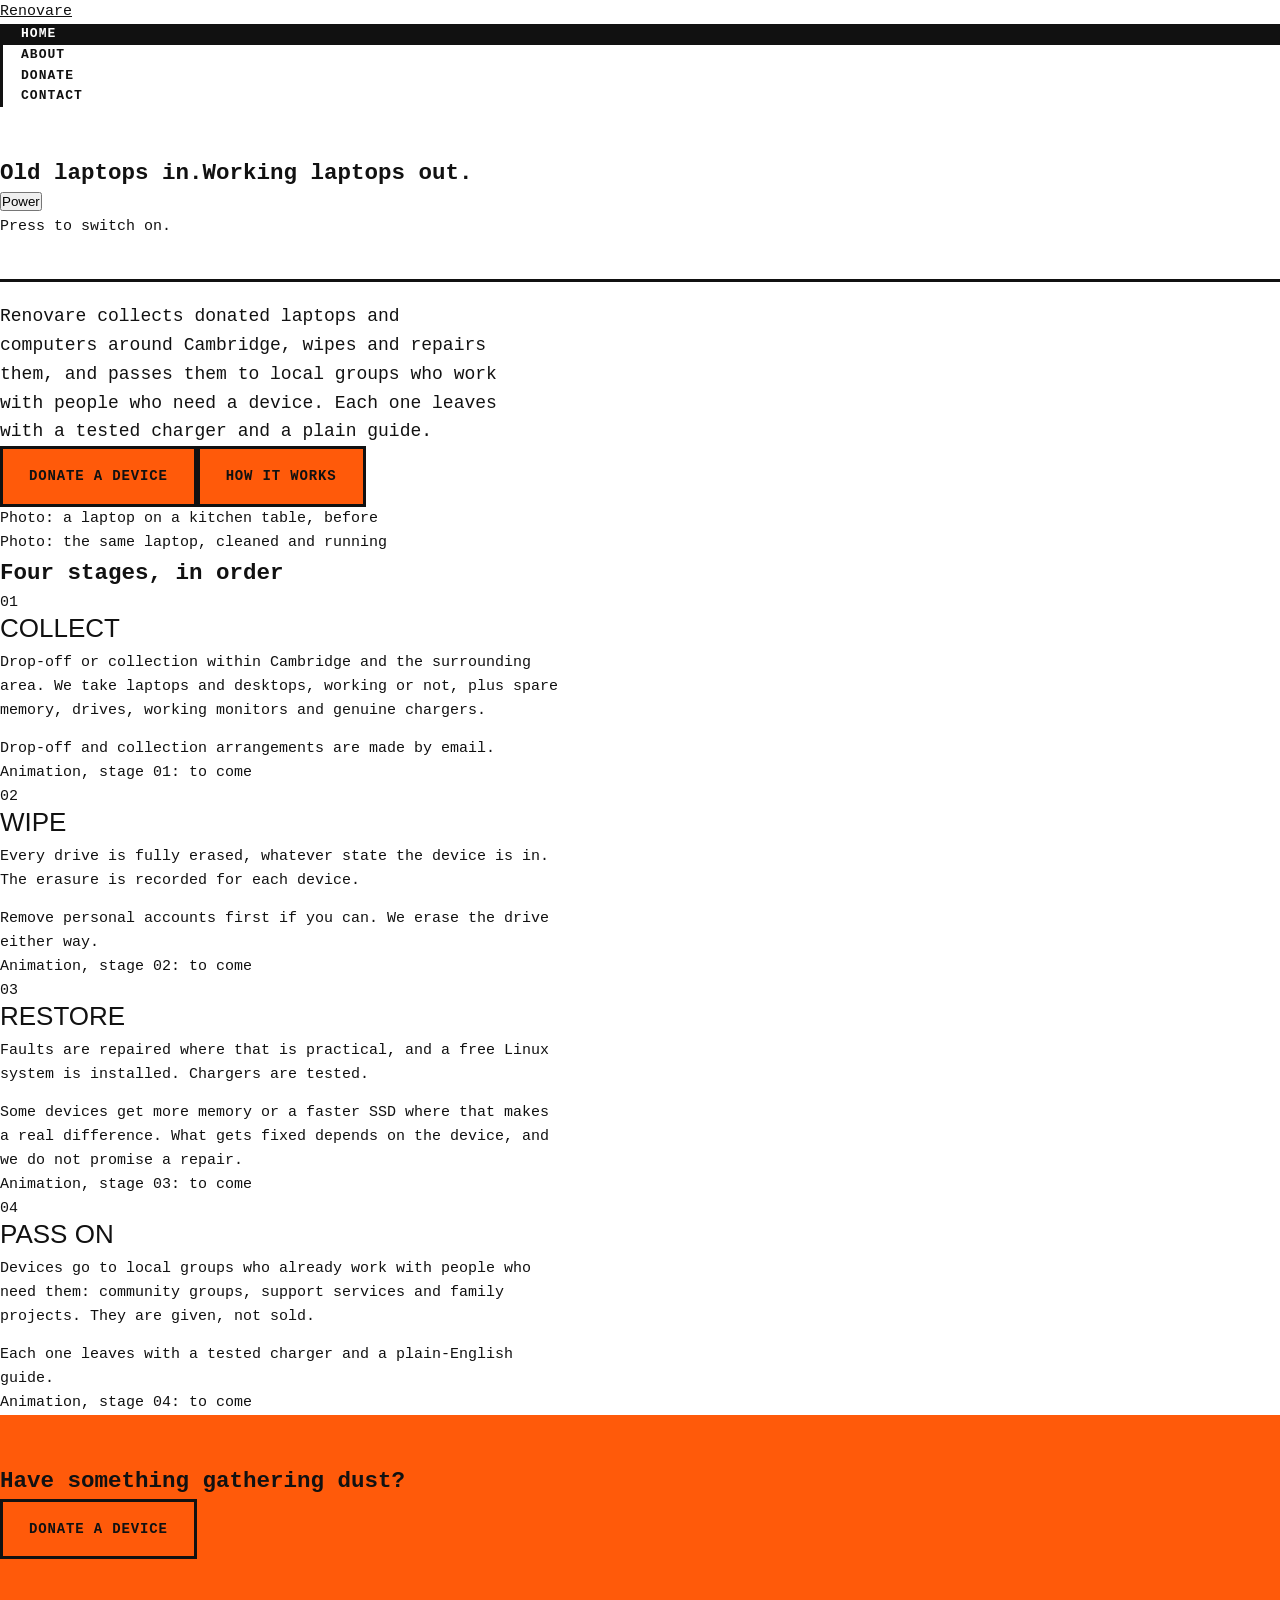
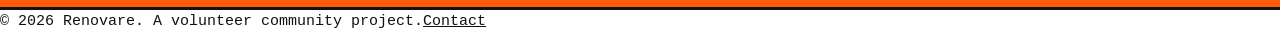
==== commit 595ecb73: "Add files via upload" ====
--- a/index.html
+++ b/index.html
@@ -1,123 +1,68 @@
-<!DOCTYPE html>
+<!doctype html>
 <html lang="en-GB">
 <head>
-  <meta charset="utf-8">
-  <meta name="viewport" content="width=device-width, initial-scale=1">
-  <title>Renovare | Old laptops in, working laptops out</title>
-  <meta name="description" content="Renovare refurbishes donated laptops and computers in Cambridge and passes them to people who have less access to technology.">
-  <link rel="preconnect" href="https://fonts.googleapis.com">
-  <link rel="preconnect" href="https://fonts.gstatic.com" crossorigin>
-  <link href="https://fonts.googleapis.com/css2?family=Anton&family=JetBrains+Mono:wght@400;700&display=swap" rel="stylesheet">
-  <link rel="stylesheet" href="css/style.css">
+<meta charset="utf-8">
+<meta name="viewport" content="width=device-width,initial-scale=1">
+<title>Renovare</title>
+<link rel="stylesheet" href="css/style.css">
+<link rel="preconnect" href="https://fonts.googleapis.com">
+<link rel="preconnect" href="https://fonts.gstatic.com" crossorigin>
+<link href="https://fonts.googleapis.com/css2?family=Archivo+Black&family=Space+Mono:wght@400;700&display=swap" rel="stylesheet">
 </head>
 <body>
-<header class="site">
-  <div class="wrap">
-    <a href="index.html" class="logo"><i></i>Renovare</a>
-    <nav>
-      <ul>
-        <li><a href="index.html" aria-current="page">Home</a></li>
-        <li><a href="about.html">About</a></li>
-        <li><a href="donate.html">Donate</a></li>
-        <li><a href="contact.html">Contact</a></li>
-      </ul>
-    </nav>
-  </div>
+<header>
+<a class="mark" href="index.html"><i></i>Renovare</a>
+<nav aria-label="Main"><a href="index.html" aria-current="page">Home</a><a href="about.html">About</a><a href="donate.html">Donate</a><a href="contact.html">Contact</a></nav>
 </header>
-
 <main>
-  <div class="hero">
-    <div class="wrap">
-      <span class="kicker">Cambridge and surrounding area</span>
-      <h1 class="display">Old laptops in.<br>Working laptops out.</h1>
-      <p class="lead">We take laptops and computers that have stopped working, repair and upgrade them, and pass them to people who have less access to technology than most of us do. Every device is wiped, tested and sent out with a charger and a simple guide.</p>
-      <div class="btn-row">
-        <a href="donate.html" class="btn">Donate a device</a>
-        <a href="about.html" class="btn line">How it works</a>
-      </div>
-      <div class="photo-row">
-        <div class="photo-slot">Photo: laptop before restoration</div>
-        <div class="photo-slot">Photo: laptop ready to go</div>
-      </div>
-    </div>
-  </div>
-
-  <section class="block">
-    <div class="wrap pad">
-      <span class="kicker">The process</span>
-      <h2 class="display">Four stages. Nothing hidden.</h2>
-      <div class="process-grid">
-        <div class="steps">
-          <div class="step" data-stage="1">
-            <span class="step-n">01</span>
-            <h3>Collect</h3>
-            <p>We take working and broken laptops and computers from households, schools and local businesses. Collection can be arranged for larger amounts.</p>
-            <p>Each device is logged on arrival, with its make, model and condition noted, so we know what we have before we start.</p>
-          </div>
-          <div class="step" data-stage="2">
-            <span class="step-n">02</span>
-            <h3>Wipe</h3>
-            <p>Every drive is securely erased before anything else happens. We never open, copy or keep anyone's files.</p>
-            <p>The erasure is recorded in our log against the device, so there's a clear trail for every machine.</p>
-          </div>
-          <div class="step" data-stage="3">
-            <span class="step-n">03</span>
-            <h3>Restore</h3>
-            <p>Devices are cleaned and tested. Where it makes a real difference, we upgrade them with more memory or a faster drive.</p>
-            <p>Each one gets a free Linux system, which runs well on older hardware, and is checked to boot properly.</p>
-          </div>
-          <div class="step" data-stage="4">
-            <span class="step-n">04</span>
-            <h3>Pass on</h3>
-            <p>Devices go to local groups who already work with people who need them, such as community groups, support services and family projects.</p>
-            <p>Each one leaves with a charger, a plain-English guide and a contact for help if something goes wrong.</p>
-          </div>
-        </div>
-        <div class="stage-panel" aria-label="Animation area">
-          <span class="tag">Animation</span>
-          <div>
-            <p class="stage-label" id="stage-label">Stage 01</p>
-            <p class="stage-note">Animation placeholder. The sequence for each stage will appear here.</p>
-          </div>
-          <span class="tag">Scroll the steps to follow along</span>
-        </div>
-      </div>
-    </div>
-  </section>
-
-  <section class="band">
-    <div class="wrap">
-      <h2 class="display">Have something gathering dust?</h2>
-      <div class="btn-row" style="margin-top:24px">
-        <a href="donate.html" class="btn" style="background:var(--ink);color:var(--paper)">Find out how to donate</a>
-      </div>
-    </div>
-  </section>
+<section class="hero" id="hero">
+<div class="in">
+<h1><span class="l1">Old laptops in.</span><span class="l2">Working laptops out.</span></h1>
+<div class="side">
+<button class="switch" id="switch" aria-pressed="false" aria-label="Switch on"><span class="led"></span><span>Power</span></button>
+<p class="hint" id="hint">Press to switch on.</p>
+</div>
+</div>
+</section>
+<section>
+<div class="in">
+<p class="lead">Renovare collects donated laptops and computers around Cambridge, wipes and repairs them, and passes them to local groups who work with people who need a device. Each one leaves with a tested charger and a plain guide.</p>
+<div class="btns"><a class="btn solid" href="donate.html">Donate a device</a><a class="btn" href="#process">How it works</a></div>
+<div class="pair"><div class="frame">Photo: a laptop on a kitchen table, before</div><div class="frame">Photo: the same laptop, cleaned and running</div></div>
+</div>
+</section>
+<section id="process"><div class="in"><h2>Four stages, in order</h2></div></section>
+<section class="st s1">
+<div><p class="n">01</p><h3>Collect</h3><p>Drop-off or collection within Cambridge and the surrounding area. We take laptops and desktops, working or not, plus spare memory, drives, working monitors and genuine chargers.</p><p>Drop-off and collection arrangements are made by email.</p></div>
+<div class="frame">Animation, stage 01: to come</div>
+</section>
+<section class="st s2">
+<div><p class="n">02</p><h3>Wipe</h3><p>Every drive is fully erased, whatever state the device is in. The erasure is recorded for each device.</p><p>Remove personal accounts first if you can. We erase the drive either way.</p></div>
+<div class="frame">Animation, stage 02: to come</div>
+</section>
+<section class="st s3">
+<div><p class="n">03</p><h3>Restore</h3><p>Faults are repaired where that is practical, and a free Linux system is installed. Chargers are tested.</p><p>Some devices get more memory or a faster SSD where that makes a real difference. What gets fixed depends on the device, and we do not promise a repair.</p></div>
+<div class="frame">Animation, stage 03: to come</div>
+</section>
+<section class="st s4">
+<div><p class="n">04</p><h3>Pass on</h3><p>Devices go to local groups who already work with people who need them: community groups, support services and family projects. They are given, not sold.</p><p>Each one leaves with a tested charger and a plain-English guide.</p></div>
+<div class="frame">Animation, stage 04: to come</div>
+</section>
+<section class="band">
+<div class="in"><h2>Have something gathering dust?</h2><a class="btn solid" href="donate.html">Donate a device</a></div>
+</section>
 </main>
-
-<footer class="site">
-  <div class="wrap">
-    <span>&copy; 2026 Renovare. A volunteer community project.</span>
-    <a href="contact.html">Contact</a>
-  </div>
-</footer>
-
+<footer><span>© 2026 Renovare. A volunteer community project.</span><a href="contact.html">Contact</a></footer>
 <script>
-(function () {
-  const steps = document.querySelectorAll(".step");
-  const label = document.getElementById("stage-label");
-  const names = { 1: "Stage 01", 2: "Stage 02", 3: "Stage 03", 4: "Stage 04" };
-  const io = new IntersectionObserver((entries) => {
-    entries.forEach((e) => {
-      if (e.isIntersecting) {
-        steps.forEach((s) => s.classList.remove("active"));
-        e.target.classList.add("active");
-        label.textContent = names[e.target.dataset.stage];
-      }
-    });
-  }, { rootMargin: "-40% 0px -40% 0px" });
-  steps.forEach((s) => io.observe(s));
-})();
+const hero=document.getElementById('hero');
+const sw=document.getElementById('switch');
+const hint=document.getElementById('hint');
+sw.addEventListener('click',()=>{
+  const on=hero.classList.toggle('on');
+  sw.setAttribute('aria-pressed',String(on));
+  sw.setAttribute('aria-label',on?'Switch off':'Switch on');
+  hint.textContent=on?'Powered on.':'Press to switch on.';
+});
 </script>
 </body>
 </html>
--- a/css/style.css
+++ b/css/style.css
@@ -115,3 +115,36 @@
   .pad { padding: 56px 0; }
 }
 @media (prefers-reduced-motion: reduce) { html { scroll-behavior: auto; } }
+
+/* ---- v4 layout: tighter spacing, photo slots, split process ---- */
+.pad { padding: 48px 0; }
+.hero { padding: 48px 0 40px; border-bottom: 3px solid var(--rule); }
+.hero .rule { display: none; }
+.band { padding: 48px 0; }
+.lead { margin-top: 20px; }
+.muted { color: var(--mute); }
+
+.photo-slot {
+  aspect-ratio: 4 / 3; border: 3px dashed var(--ink); background: #F4F4F4;
+  display: flex; align-items: center; justify-content: center;
+  font-size: 13px; font-weight: 700; text-transform: uppercase; letter-spacing: 0.08em;
+  color: var(--mute); text-align: center; padding: 20px;
+}
+.photo-row { display: grid; gap: 20px; grid-template-columns: 1fr; margin-top: 28px; }
+@media (min-width: 860px) { .photo-row { grid-template-columns: 1fr 1fr; } }
+
+.process-grid { display: grid; gap: 40px; grid-template-columns: 1fr; }
+@media (min-width: 860px) { .process-grid { grid-template-columns: 1fr 1fr; gap: 56px; align-items: start; } }
+.step { border-top: 3px solid var(--ink); padding: 24px 0 32px; }
+.step.active .step-n { background: var(--hi); }
+.step-n {
+  display: inline-block; font-family: "Anton", Impact, sans-serif; font-size: 22px;
+  border: 2px solid var(--ink); padding: 2px 10px; margin-bottom: 14px;
+}
+.step h3 { font-size: 34px; margin-bottom: 14px; }
+.step p + p { margin-top: 12px; }
+.stage-panel { border: 3px solid var(--ink); min-height: 420px; display: flex; flex-direction: column; justify-content: space-between; padding: 24px; }
+@media (min-width: 860px) { .stage-panel { position: sticky; top: 90px; } }
+.stage-panel .tag { align-self: flex-start; }
+.stage-panel .stage-label { font-family: "Anton", Impact, sans-serif; font-size: 56px; text-transform: uppercase; line-height: 1; }
+.stage-panel .stage-note { font-size: 14px; color: var(--mute); }
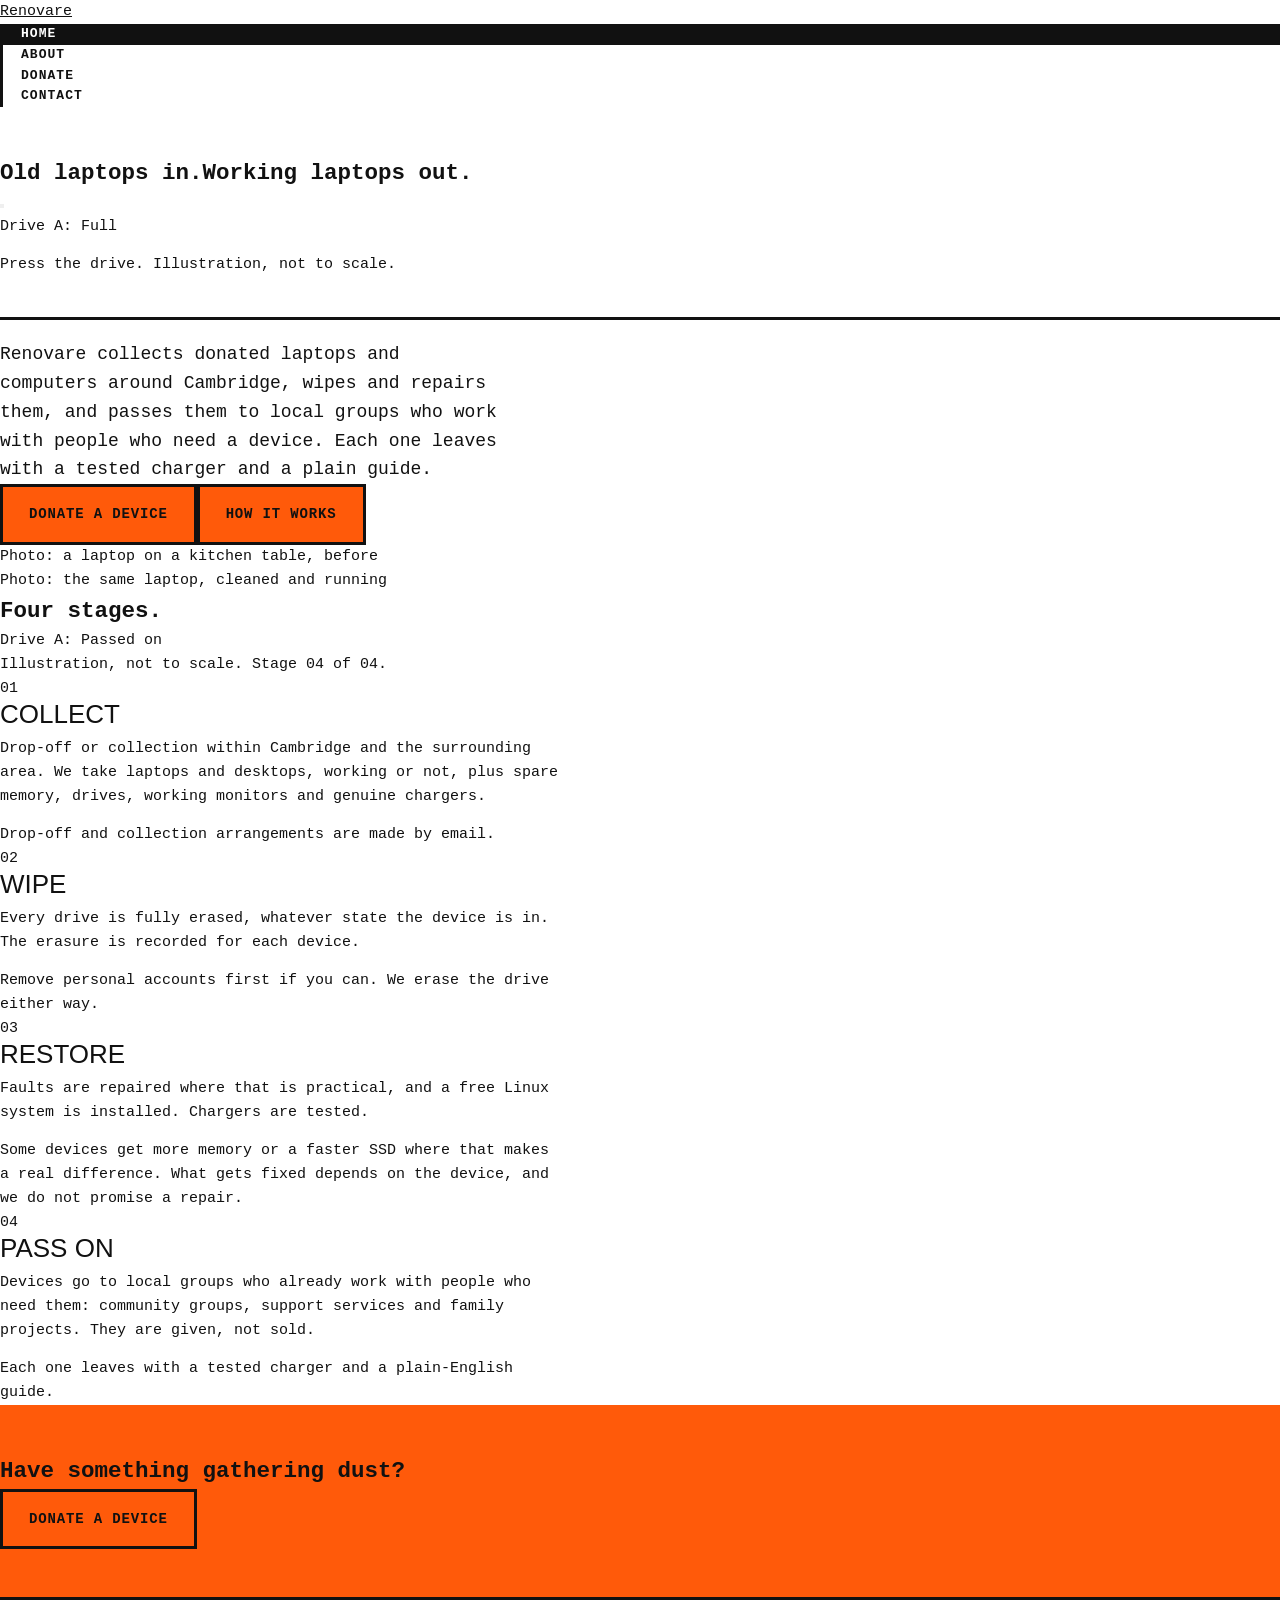
==== commit a8ae3924: "Add files via upload" ====
--- a/index.html
+++ b/index.html
@@ -7,7 +7,7 @@
 <link rel="stylesheet" href="css/style.css">
 <link rel="preconnect" href="https://fonts.googleapis.com">
 <link rel="preconnect" href="https://fonts.gstatic.com" crossorigin>
-<link href="https://fonts.googleapis.com/css2?family=Archivo+Black&family=Space+Mono:wght@400;700&display=swap" rel="stylesheet">
+<link href="https://fonts.googleapis.com/css2?family=Archivo+Black&family=Space+Mono:wght@400;700&family=VT323&display=swap" rel="stylesheet">
 </head>
 <body>
 <header>
@@ -15,54 +15,65 @@
 <nav aria-label="Main"><a href="index.html" aria-current="page">Home</a><a href="about.html">About</a><a href="donate.html">Donate</a><a href="contact.html">Contact</a></nav>
 </header>
 <main>
-<section class="hero" id="hero">
-<div class="in">
+<section class="hero"><div class="in hgrid">
 <h1><span class="l1">Old laptops in.</span><span class="l2">Working laptops out.</span></h1>
-<div class="side">
-<button class="switch" id="switch" aria-pressed="false" aria-label="Switch on"><span class="led"></span><span>Power</span></button>
-<p class="hint" id="hint">Press to switch on.</p>
+<div>
+<button class="drive" id="d1" data-stage="1" aria-label="Illustrated drive. Press to erase, press again to reset."></button>
+<p class="vt cap">Drive A: <span id="hs">Full</span></p>
+<p class="vt cap">Press the drive. Illustration, not to scale.</p>
 </div>
-</div>
-</section>
-<section>
-<div class="in">
+</div></section>
+<section><div class="in">
 <p class="lead">Renovare collects donated laptops and computers around Cambridge, wipes and repairs them, and passes them to local groups who work with people who need a device. Each one leaves with a tested charger and a plain guide.</p>
 <div class="btns"><a class="btn solid" href="donate.html">Donate a device</a><a class="btn" href="#process">How it works</a></div>
 <div class="pair"><div class="frame">Photo: a laptop on a kitchen table, before</div><div class="frame">Photo: the same laptop, cleaned and running</div></div>
+</div></section>
+<section id="process"><div class="in">
+<h2>Four stages.</h2>
+<div class="proc">
+<div class="rig">
+<p class="vt">Drive A: <span id="ps">Full</span></p>
+<div class="drive" id="d2" data-stage="1" aria-hidden="true"></div>
+<p class="vt cap">Illustration, not to scale. Stage <span id="pn">01</span> of 04.</p>
 </div>
-</section>
-<section id="process"><div class="in"><h2>Four stages, in order</h2></div></section>
-<section class="st s1">
-<div><p class="n">01</p><h3>Collect</h3><p>Drop-off or collection within Cambridge and the surrounding area. We take laptops and desktops, working or not, plus spare memory, drives, working monitors and genuine chargers.</p><p>Drop-off and collection arrangements are made by email.</p></div>
-<div class="frame">Animation, stage 01: to come</div>
-</section>
-<section class="st s2">
-<div><p class="n">02</p><h3>Wipe</h3><p>Every drive is fully erased, whatever state the device is in. The erasure is recorded for each device.</p><p>Remove personal accounts first if you can. We erase the drive either way.</p></div>
-<div class="frame">Animation, stage 02: to come</div>
-</section>
-<section class="st s3">
-<div><p class="n">03</p><h3>Restore</h3><p>Faults are repaired where that is practical, and a free Linux system is installed. Chargers are tested.</p><p>Some devices get more memory or a faster SSD where that makes a real difference. What gets fixed depends on the device, and we do not promise a repair.</p></div>
-<div class="frame">Animation, stage 03: to come</div>
-</section>
-<section class="st s4">
-<div><p class="n">04</p><h3>Pass on</h3><p>Devices go to local groups who already work with people who need them: community groups, support services and family projects. They are given, not sold.</p><p>Each one leaves with a tested charger and a plain-English guide.</p></div>
-<div class="frame">Animation, stage 04: to come</div>
-</section>
-<section class="band">
-<div class="in"><h2>Have something gathering dust?</h2><a class="btn solid" href="donate.html">Donate a device</a></div>
-</section>
+<div class="stages">
+<article class="stg" data-n="1"><p class="n">01</p><h3>Collect</h3><p>Drop-off or collection within Cambridge and the surrounding area. We take laptops and desktops, working or not, plus spare memory, drives, working monitors and genuine chargers.</p><p>Drop-off and collection arrangements are made by email.</p></article>
+<article class="stg" data-n="2"><p class="n">02</p><h3>Wipe</h3><p>Every drive is fully erased, whatever state the device is in. The erasure is recorded for each device.</p><p>Remove personal accounts first if you can. We erase the drive either way.</p></article>
+<article class="stg" data-n="3"><p class="n">03</p><h3>Restore</h3><p>Faults are repaired where that is practical, and a free Linux system is installed. Chargers are tested.</p><p>Some devices get more memory or a faster SSD where that makes a real difference. What gets fixed depends on the device, and we do not promise a repair.</p></article>
+<article class="stg" data-n="4"><p class="n">04</p><h3>Pass on</h3><p>Devices go to local groups who already work with people who need them: community groups, support services and family projects. They are given, not sold.</p><p>Each one leaves with a tested charger and a plain-English guide.</p></article>
+</div>
+</div>
+</div></section>
+<section class="band"><div class="in"><h2>Have something gathering dust?</h2><a class="btn" href="donate.html">Donate a device</a></div></section>
 </main>
 <footer><span>© 2026 Renovare. A volunteer community project.</span><a href="contact.html">Contact</a></footer>
 <script>
-const hero=document.getElementById('hero');
-const sw=document.getElementById('switch');
-const hint=document.getElementById('hint');
-sw.addEventListener('click',()=>{
-  const on=hero.classList.toggle('on');
-  sw.setAttribute('aria-pressed',String(on));
-  sw.setAttribute('aria-label',on?'Switch off':'Switch on');
-  hint.textContent=on?'Powered on.':'Press to switch on.';
+const N=240, STATUS={1:'Full',2:'Erasing',3:'Linux installed',4:'Passed on'};
+function build(el){
+  for(let i=0;i<N;i++){
+    const c=document.createElement('i');
+    c.className='c'+(i>=N-20?' os':'');
+    c.style.transitionDelay=(i*3)+'ms';
+    el.appendChild(c);
+  }
+}
+const d1=document.getElementById('d1'), d2=document.getElementById('d2');
+build(d1); build(d2);
+const hs=document.getElementById('hs'), ps=document.getElementById('ps'), pn=document.getElementById('pn');
+d1.addEventListener('click',()=>{
+  const n=d1.dataset.stage==='1'?2:1;
+  d1.dataset.stage=n;
+  hs.textContent=n===2?'Erased':'Full';
 });
+function setStage(n){
+  d2.dataset.stage=n;
+  ps.textContent=STATUS[n];
+  pn.textContent=String(n).padStart(2,'0');
+}
+const io=new IntersectionObserver(es=>{
+  es.forEach(e=>{if(e.isIntersecting)setStage(Number(e.target.dataset.n))});
+},{rootMargin:'-45% 0px -45% 0px'});
+document.querySelectorAll('.stg').forEach(s=>io.observe(s));
 </script>
 </body>
 </html>
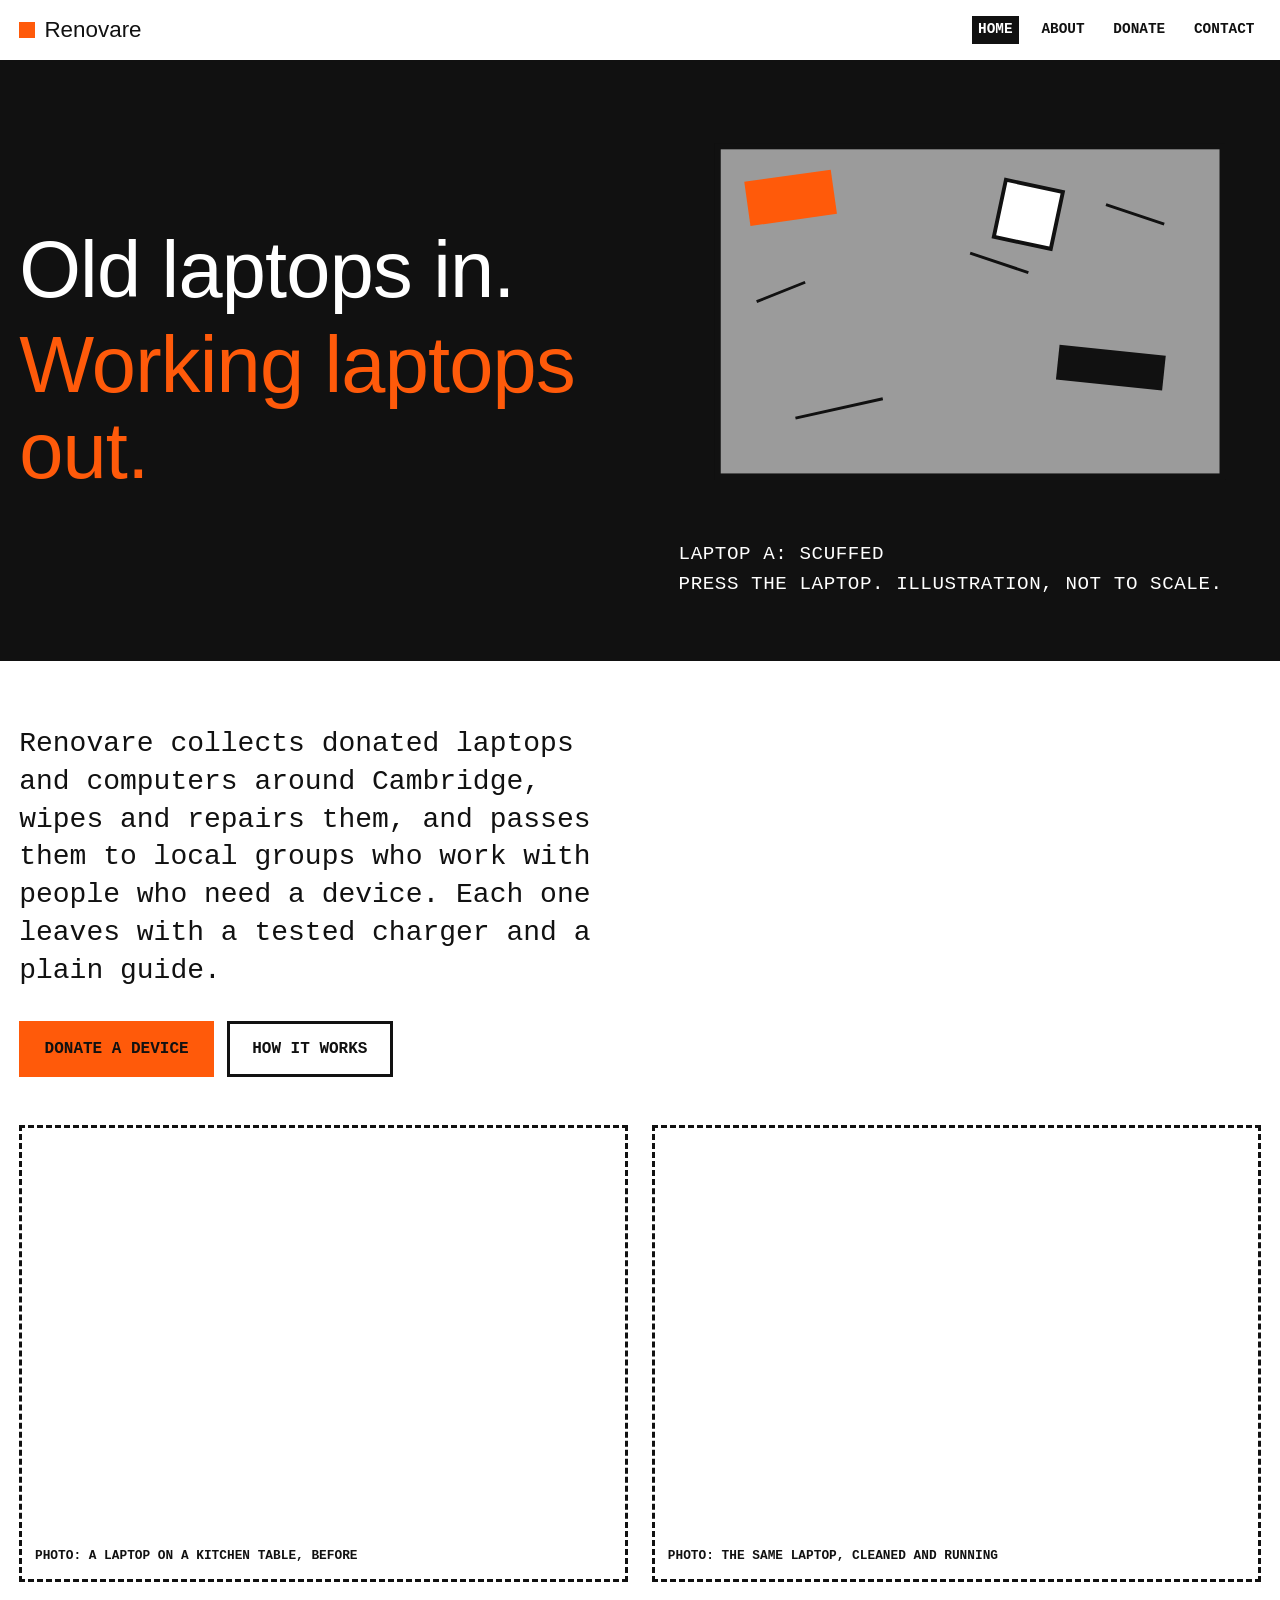
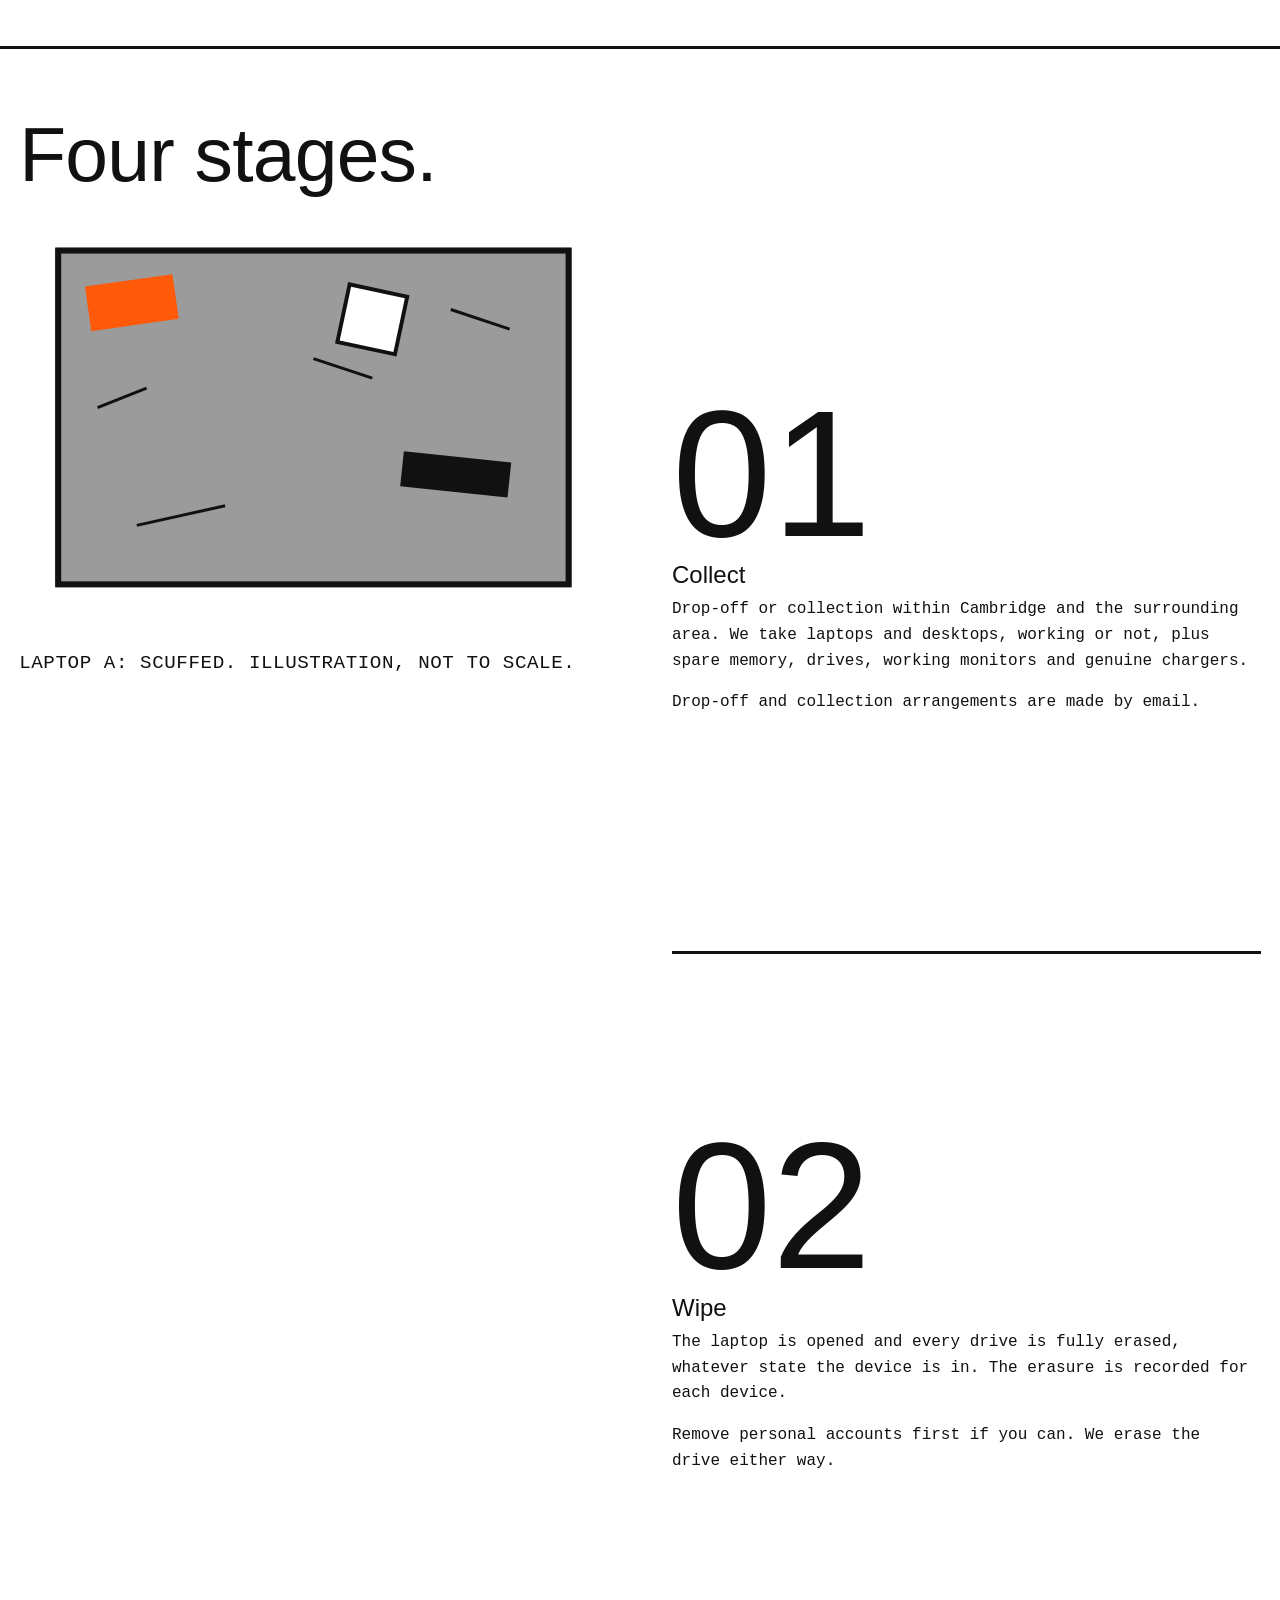
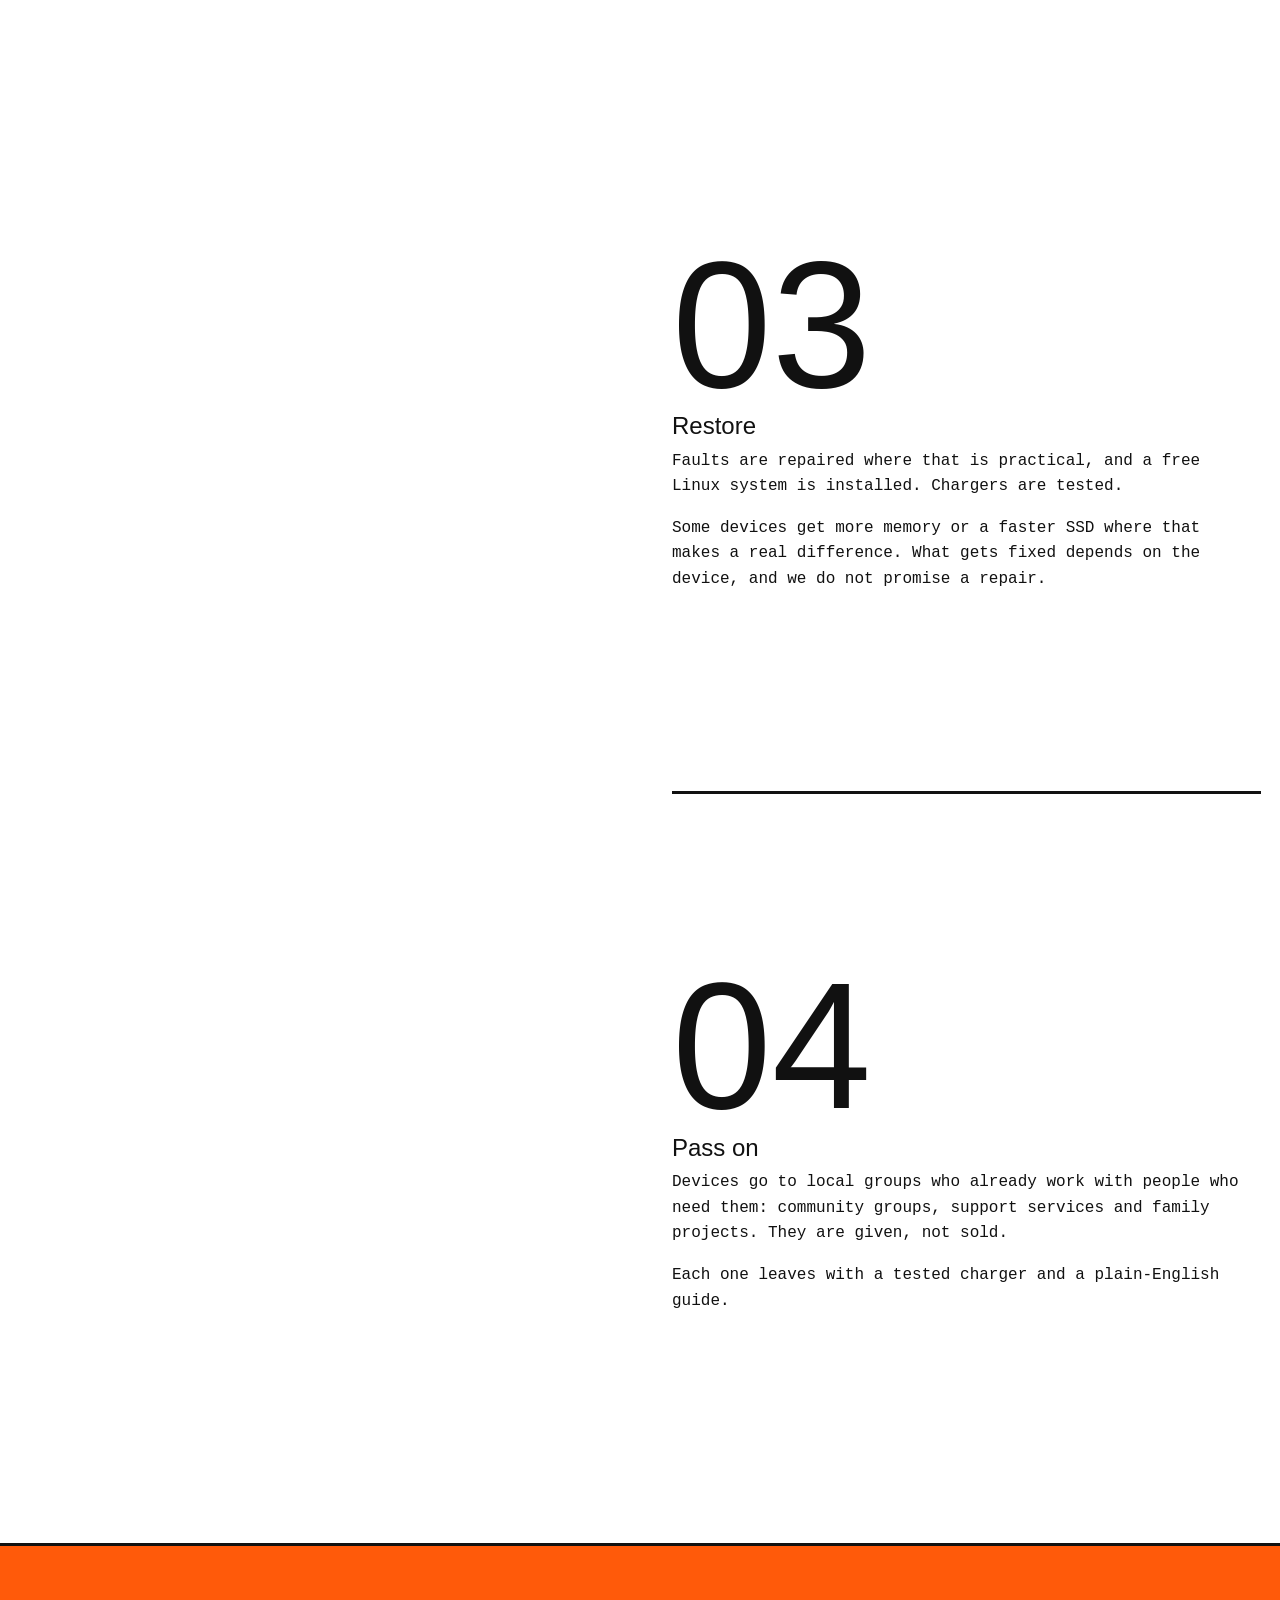
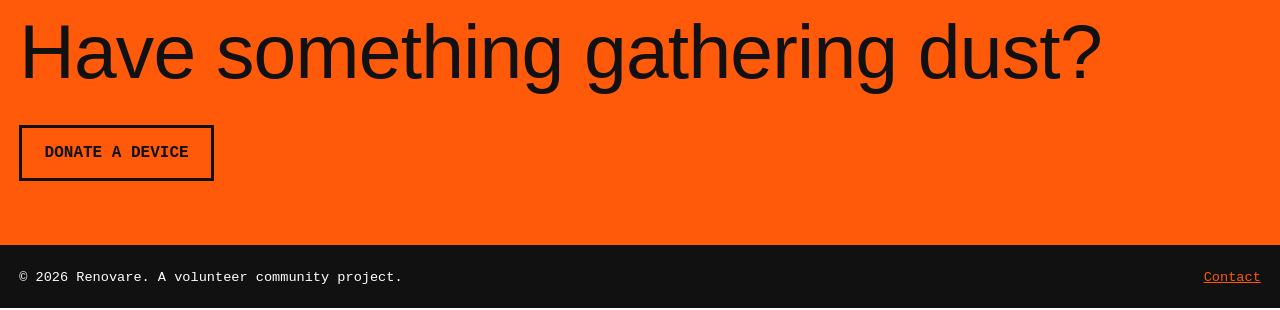
==== commit 1deed8ee: "Add files via upload" ====
--- a/index.html
+++ b/index.html
@@ -4,7 +4,96 @@
 <meta charset="utf-8">
 <meta name="viewport" content="width=device-width,initial-scale=1">
 <title>Renovare</title>
-<link rel="stylesheet" href="css/style.css">
+<style>
+:root{--ink:#111;--paper:#fff;--or:#FF5A0A}
+*{box-sizing:border-box;margin:0;padding:0}
+html{font:400 16px/1.6 "Space Mono",ui-monospace,monospace;color:var(--ink);background:var(--paper)}
+body{min-height:100vh;display:flex;flex-direction:column}
+a{color:inherit}
+button{font:inherit;color:inherit;background:none;border:0;padding:0;cursor:pointer}
+h1,h2,h3,dt{font-family:"Archivo Black",sans-serif;font-weight:400;line-height:1.08;letter-spacing:-.01em}
+h1{font-size:clamp(2.8rem,6.2vw,6.5rem)}
+h2{font-size:clamp(2.4rem,6vw,5.5rem);margin-bottom:1.2rem}
+h3{font-size:1.5rem;letter-spacing:0;margin-bottom:.6rem}
+p{max-width:60ch;margin-bottom:1rem}
+.vt{font-family:"VT323",monospace;font-size:1.45rem;line-height:1.05;text-transform:uppercase;letter-spacing:.03em}
+.cap{font-size:1.2rem;margin:.6rem 0 0}
+header{display:flex;flex-wrap:wrap;justify-content:space-between;align-items:center;gap:1rem;padding:1rem 1.2rem;border-bottom:3px solid var(--ink)}
+.mark{display:flex;align-items:center;gap:.6rem;font:400 1.4rem/1 "Archivo Black",sans-serif;text-decoration:none}
+.mark i{width:.7em;height:.7em;background:var(--or)}
+nav{display:flex;flex-wrap:wrap;gap:1rem;text-transform:uppercase;font-size:.9rem;font-weight:700}
+nav a{text-decoration:none;padding:.15rem .4rem}
+nav a:hover{text-decoration:underline;text-decoration-thickness:3px}
+nav a[aria-current=page]{background:var(--ink);color:var(--paper)}
+main{flex:1}
+section{border-bottom:3px solid var(--ink)}
+.in{max-width:1280px;margin:0 auto;padding:4rem 1.2rem}
+/* the drive: a grid of cells, orange = data, hollow = erased */
+.drive{display:grid;grid-template-columns:repeat(20,1fr);gap:4px;width:100%;transition:outline-color .3s}
+.c{aspect-ratio:1;background:var(--or);box-shadow:inset 0 0 0 2px var(--or);transition:background .22s}
+.drive[data-stage="2"] .c,.drive[data-stage="3"] .c,.drive[data-stage="4"] .c{background:transparent}
+.drive[data-stage="3"] .os,.drive[data-stage="4"] .os{background:var(--or)}
+.drive[data-stage="4"]{outline:3px solid var(--or);outline-offset:10px}
+/* hero */
+.hero{background:var(--ink);color:var(--paper)}
+.hgrid{display:grid;grid-template-columns:1.05fr 1fr;gap:3rem;align-items:center}
+.hero h1 span{display:block}
+.hero .l2{color:var(--or)}
+.hero .drive{cursor:pointer}
+.hero .drive:focus-visible{outline:3px solid var(--or);outline-offset:8px}
+.lead{font-size:clamp(1.25rem,2.4vw,1.75rem);line-height:1.35;max-width:36ch}
+.btns{display:flex;flex-wrap:wrap;gap:.8rem;margin-top:2rem}
+.btn{display:inline-block;padding:1rem 1.4rem;border:3px solid currentColor;font:700 1rem "Space Mono",monospace;text-transform:uppercase;text-decoration:none;color:inherit}
+.btn:hover{background:var(--ink);color:var(--paper);border-color:var(--ink)}
+.btn.solid{background:var(--or);border-color:var(--or);color:var(--ink)}
+.btn.solid:hover{background:var(--ink);border-color:var(--ink);color:var(--or)}
+.pair{display:grid;grid-template-columns:1fr 1fr;gap:1.5rem;margin-top:3rem}
+.frame{border:3px dashed currentColor;aspect-ratio:4/3;display:flex;align-items:flex-end;padding:.8rem;font-size:.8rem;text-transform:uppercase;font-weight:700}
+/* process */
+.proc{display:grid;grid-template-columns:1fr 1fr;gap:4rem;align-items:start}
+.rig{position:sticky;top:2rem}
+.rig .drive{margin:2rem 0 0;padding:0}
+.stg{min-height:70vh;padding:3rem 0;border-top:3px solid var(--ink);display:flex;flex-direction:column;justify-content:center}
+.stg:first-child{border-top:0;padding-top:0}
+.n{font-family:"Archivo Black",sans-serif;font-size:clamp(5rem,14vw,12rem);line-height:.8;margin-bottom:1rem}
+.stg[data-n="3"]{border-top:0}
+.band{background:var(--or)}
+.band .in{display:flex;flex-wrap:wrap;justify-content:space-between;align-items:center;gap:2rem}
+.band h2{margin:0}
+.spec{border-top:3px solid var(--ink)}
+.spec>div{display:grid;grid-template-columns:minmax(0,1fr) minmax(0,2fr);gap:1.5rem;padding:1.6rem 0;border-bottom:3px solid var(--ink)}
+dt{font-size:1.15rem;text-transform:uppercase}
+dd{max-width:60ch}
+.orb{background:var(--or)}
+.yn{display:grid;grid-template-columns:1fr 1fr;border-bottom:3px solid var(--ink)}
+.yn>div{padding:3rem 1.5rem}
+.yn>div+div{background:var(--ink);color:var(--paper)}
+.yn ul{list-style:none}
+.yn li{padding:.8rem 0;border-bottom:2px solid currentColor}
+.yes li::before{content:"✓  ";font-weight:700}
+.no li::before{content:"✕  ";font-weight:700;color:var(--or)}
+.big{display:inline-block;font-family:"Archivo Black",sans-serif;font-size:clamp(1.3rem,4vw,3rem);text-decoration:underline;text-decoration-thickness:4px;text-underline-offset:.15em;word-break:break-all;margin:1.5rem 0}
+.form label{display:block;text-transform:uppercase;font-weight:700;font-size:.8rem;margin-top:1.6rem}
+input,textarea{width:100%;font:inherit;color:inherit;background:transparent;border:0;border-bottom:3px solid var(--ink);padding:.6rem 0;border-radius:0}
+textarea{min-height:8rem;resize:vertical}
+input:focus,textarea:focus{outline:none;border-bottom-color:var(--or)}
+.form .btn{margin-top:2.2rem}
+footer{display:flex;flex-wrap:wrap;justify-content:space-between;gap:1rem;padding:1.2rem;background:var(--ink);color:var(--paper);font-size:.85rem}
+footer a{color:var(--or)}
+@media (max-width:860px){.hgrid,.proc,.pair,.yn,.spec>div{grid-template-columns:1fr}.rig{position:static}.yn>div+div{border-top:3px solid var(--ink)}}
+@media (prefers-reduced-motion:reduce){*{transition:none!important}}
+/* laptop */
+.lap{width:100%;height:auto;display:block;overflow:visible}
+.hero .l1{margin-bottom:.12em}
+.hero .l2{margin-top:.04em}
+.lapbtn{display:block;width:100%}
+.lapbtn:focus-visible{outline:3px solid var(--or);outline-offset:8px}
+.spin{transition:transform .9s cubic-bezier(.2,.8,.2,1)}
+.procsec .in{padding-bottom:2rem}
+.procsec .proc{padding-top:1rem}
+.stg{min-height:80vh}
+
+</style>
 <link rel="preconnect" href="https://fonts.googleapis.com">
 <link rel="preconnect" href="https://fonts.gstatic.com" crossorigin>
 <link href="https://fonts.googleapis.com/css2?family=Archivo+Black&family=Space+Mono:wght@400;700&family=VT323&display=swap" rel="stylesheet">
@@ -18,9 +107,9 @@
 <section class="hero"><div class="in hgrid">
 <h1><span class="l1">Old laptops in.</span><span class="l2">Working laptops out.</span></h1>
 <div>
-<button class="drive" id="d1" data-stage="1" aria-label="Illustrated drive. Press to erase, press again to reset."></button>
-<p class="vt cap">Drive A: <span id="hs">Full</span></p>
-<p class="vt cap">Press the drive. Illustration, not to scale.</p>
+<div class="spin" id="heroWrap"><button class="lapbtn" id="heroBtn" aria-label="Laptop A. Press to spin and clean."><div id="heroLap"></div></button></div>
+<p class="vt cap" id="hs">Laptop A: scuffed</p>
+<p class="vt cap">Press the laptop. Illustration, not to scale.</p>
 </div>
 </div></section>
 <section><div class="in">
@@ -28,19 +117,18 @@
 <div class="btns"><a class="btn solid" href="donate.html">Donate a device</a><a class="btn" href="#process">How it works</a></div>
 <div class="pair"><div class="frame">Photo: a laptop on a kitchen table, before</div><div class="frame">Photo: the same laptop, cleaned and running</div></div>
 </div></section>
-<section id="process"><div class="in">
+<section class="procsec" id="proc"><div class="in">
 <h2>Four stages.</h2>
 <div class="proc">
 <div class="rig">
-<p class="vt">Drive A: <span id="ps">Full</span></p>
-<div class="drive" id="d2" data-stage="1" aria-hidden="true"></div>
-<p class="vt cap">Illustration, not to scale. Stage <span id="pn">01</span> of 04.</p>
+<div id="procLap"></div>
+<p class="vt cap">Laptop A: <span id="ps">Scuffed</span>. Illustration, not to scale.</p>
 </div>
 <div class="stages">
-<article class="stg" data-n="1"><p class="n">01</p><h3>Collect</h3><p>Drop-off or collection within Cambridge and the surrounding area. We take laptops and desktops, working or not, plus spare memory, drives, working monitors and genuine chargers.</p><p>Drop-off and collection arrangements are made by email.</p></article>
-<article class="stg" data-n="2"><p class="n">02</p><h3>Wipe</h3><p>Every drive is fully erased, whatever state the device is in. The erasure is recorded for each device.</p><p>Remove personal accounts first if you can. We erase the drive either way.</p></article>
-<article class="stg" data-n="3"><p class="n">03</p><h3>Restore</h3><p>Faults are repaired where that is practical, and a free Linux system is installed. Chargers are tested.</p><p>Some devices get more memory or a faster SSD where that makes a real difference. What gets fixed depends on the device, and we do not promise a repair.</p></article>
-<article class="stg" data-n="4"><p class="n">04</p><h3>Pass on</h3><p>Devices go to local groups who already work with people who need them: community groups, support services and family projects. They are given, not sold.</p><p>Each one leaves with a tested charger and a plain-English guide.</p></article>
+<article class="stg" data-n="1" data-s="Scuffed"><p class="n">01</p><h3>Collect</h3><p>Drop-off or collection within Cambridge and the surrounding area. We take laptops and desktops, working or not, plus spare memory, drives, working monitors and genuine chargers.</p><p>Drop-off and collection arrangements are made by email.</p></article>
+<article class="stg" data-n="2" data-s="Opened"><p class="n">02</p><h3>Wipe</h3><p>The laptop is opened and every drive is fully erased, whatever state the device is in. The erasure is recorded for each device.</p><p>Remove personal accounts first if you can. We erase the drive either way.</p></article>
+<article class="stg" data-n="3" data-s="Screws in"><p class="n">03</p><h3>Restore</h3><p>Faults are repaired where that is practical, and a free Linux system is installed. Chargers are tested.</p><p>Some devices get more memory or a faster SSD where that makes a real difference. What gets fixed depends on the device, and we do not promise a repair.</p></article>
+<article class="stg" data-n="4" data-s="Clean"><p class="n">04</p><h3>Pass on</h3><p>Devices go to local groups who already work with people who need them: community groups, support services and family projects. They are given, not sold.</p><p>Each one leaves with a tested charger and a plain-English guide.</p></article>
 </div>
 </div>
 </div></section>
@@ -48,32 +136,63 @@
 </main>
 <footer><span>© 2026 Renovare. A volunteer community project.</span><a href="contact.html">Contact</a></footer>
 <script>
-const N=240, STATUS={1:'Full',2:'Erasing',3:'Linux installed',4:'Passed on'};
-function build(el){
-  for(let i=0;i<N;i++){
-    const c=document.createElement('i');
-    c.className='c'+(i>=N-20?' os':'');
-    c.style.transitionDelay=(i*3)+'ms';
-    el.appendChild(c);
-  }
+const LAPTOP=`<svg viewBox="0 0 600 420" class="lap" role="img" aria-label="Laptop">
+<g class="base">
+<rect x="40" y="20" width="520" height="340" fill="#1d1d1d"/>
+<rect class="hdd" x="90" y="110" width="170" height="110" fill="#D7261E"/>
+<rect class="ssd" x="330" y="120" width="190" height="46" fill="#2BBE5A" opacity="0"/>
+<g class="screws" opacity="0" fill="#cfcfcf"><circle cx="70" cy="40" r="9"/><circle cx="530" cy="40" r="9"/><circle cx="70" cy="340" r="9"/><circle cx="530" cy="340" r="9"/><circle cx="300" cy="200" r="9"/></g>
+</g>
+<g class="lid" style="transform-origin:300px 360px">
+<rect class="lidC" x="40" y="20" width="520" height="340" fill="#fff" stroke="#111" stroke-width="6"/>
+<rect x="270" y="165" width="60" height="60" fill="#FF5A0A"/>
+<rect class="lidS" x="40" y="20" width="520" height="340" fill="#9b9b9b" stroke="#111" stroke-width="6"/>
+<g class="junk">
+<rect x="70" y="50" width="90" height="46" fill="#FF5A0A" transform="rotate(-8 115 73)"/>
+<rect x="390" y="230" width="110" height="36" fill="#111" transform="rotate(6 445 248)"/>
+<rect x="330" y="60" width="60" height="60" fill="#fff" stroke="#111" stroke-width="4" transform="rotate(12 360 90)"/>
+<path d="M120 300 L210 280 M300 130 L360 150 M80 180 L130 160 M440 80 L500 100" stroke="#111" stroke-width="3" fill="none"/>
+</g>
+</g>
+</svg>`;
+const c=v=>Math.min(1,Math.max(0,v));
+function apply(el,p){
+  const m=(a,b)=>c((p-a)/(b-a));
+  const open=m(.2,.4)-m(.7,.85);
+  el.querySelector('.lid').style.transform=`scaleY(${1-open})`;
+  el.querySelector('.hdd').style.opacity=1-m(.4,.5);
+  el.querySelector('.ssd').style.opacity=m(.5,.6);
+  el.querySelector('.screws').style.opacity=m(.6,.65);
+  const clean=m(.85,.95);
+  el.querySelector('.lidS').style.opacity=1-clean;
+  
+  el.querySelector('.junk').style.opacity=1-clean;
 }
-const d1=document.getElementById('d1'), d2=document.getElementById('d2');
-build(d1); build(d2);
-const hs=document.getElementById('hs'), ps=document.getElementById('ps'), pn=document.getElementById('pn');
-d1.addEventListener('click',()=>{
-  const n=d1.dataset.stage==='1'?2:1;
-  d1.dataset.stage=n;
-  hs.textContent=n===2?'Erased':'Full';
+const heroLap=document.getElementById('heroLap'), procLap=document.getElementById('procLap');
+heroLap.innerHTML=LAPTOP; procLap.innerHTML=LAPTOP;
+const heroEl=heroLap.querySelector('svg'), procEl=procLap.querySelector('svg');
+apply(heroEl,0); apply(procEl,0);
+
+const heroWrap=document.getElementById('heroWrap'), hs=document.getElementById('hs');
+let angle=0, cleaned=false;
+document.getElementById('heroBtn').addEventListener('click',()=>{
+  cleaned=!cleaned;
+  angle+=360;
+  heroWrap.style.transform=`rotate(${angle}deg)`;
+  apply(heroEl,cleaned?1:0);
+  hs.textContent=cleaned?'Laptop A: clean':'Laptop A: scuffed';
 });
-function setStage(n){
-  d2.dataset.stage=n;
-  ps.textContent=STATUS[n];
-  pn.textContent=String(n).padStart(2,'0');
+
+const sec=document.getElementById('proc'), ps=document.getElementById('ps');
+const label=p=>p<.3?'Scuffed':p<.55?'Opened':p<.85?'Screws in':'Clean';
+function scrollP(){
+  const r=sec.getBoundingClientRect();
+  const total=sec.offsetHeight-innerHeight;
+  return c(-r.top/total);
 }
-const io=new IntersectionObserver(es=>{
-  es.forEach(e=>{if(e.isIntersecting)setStage(Number(e.target.dataset.n))});
-},{rootMargin:'-45% 0px -45% 0px'});
-document.querySelectorAll('.stg').forEach(s=>io.observe(s));
+function onScroll(){const p=scrollP();apply(procEl,p);ps.textContent=label(p);}
+window.addEventListener('scroll',onScroll,{passive:true});
+onScroll();
 </script>
 </body>
 </html>
